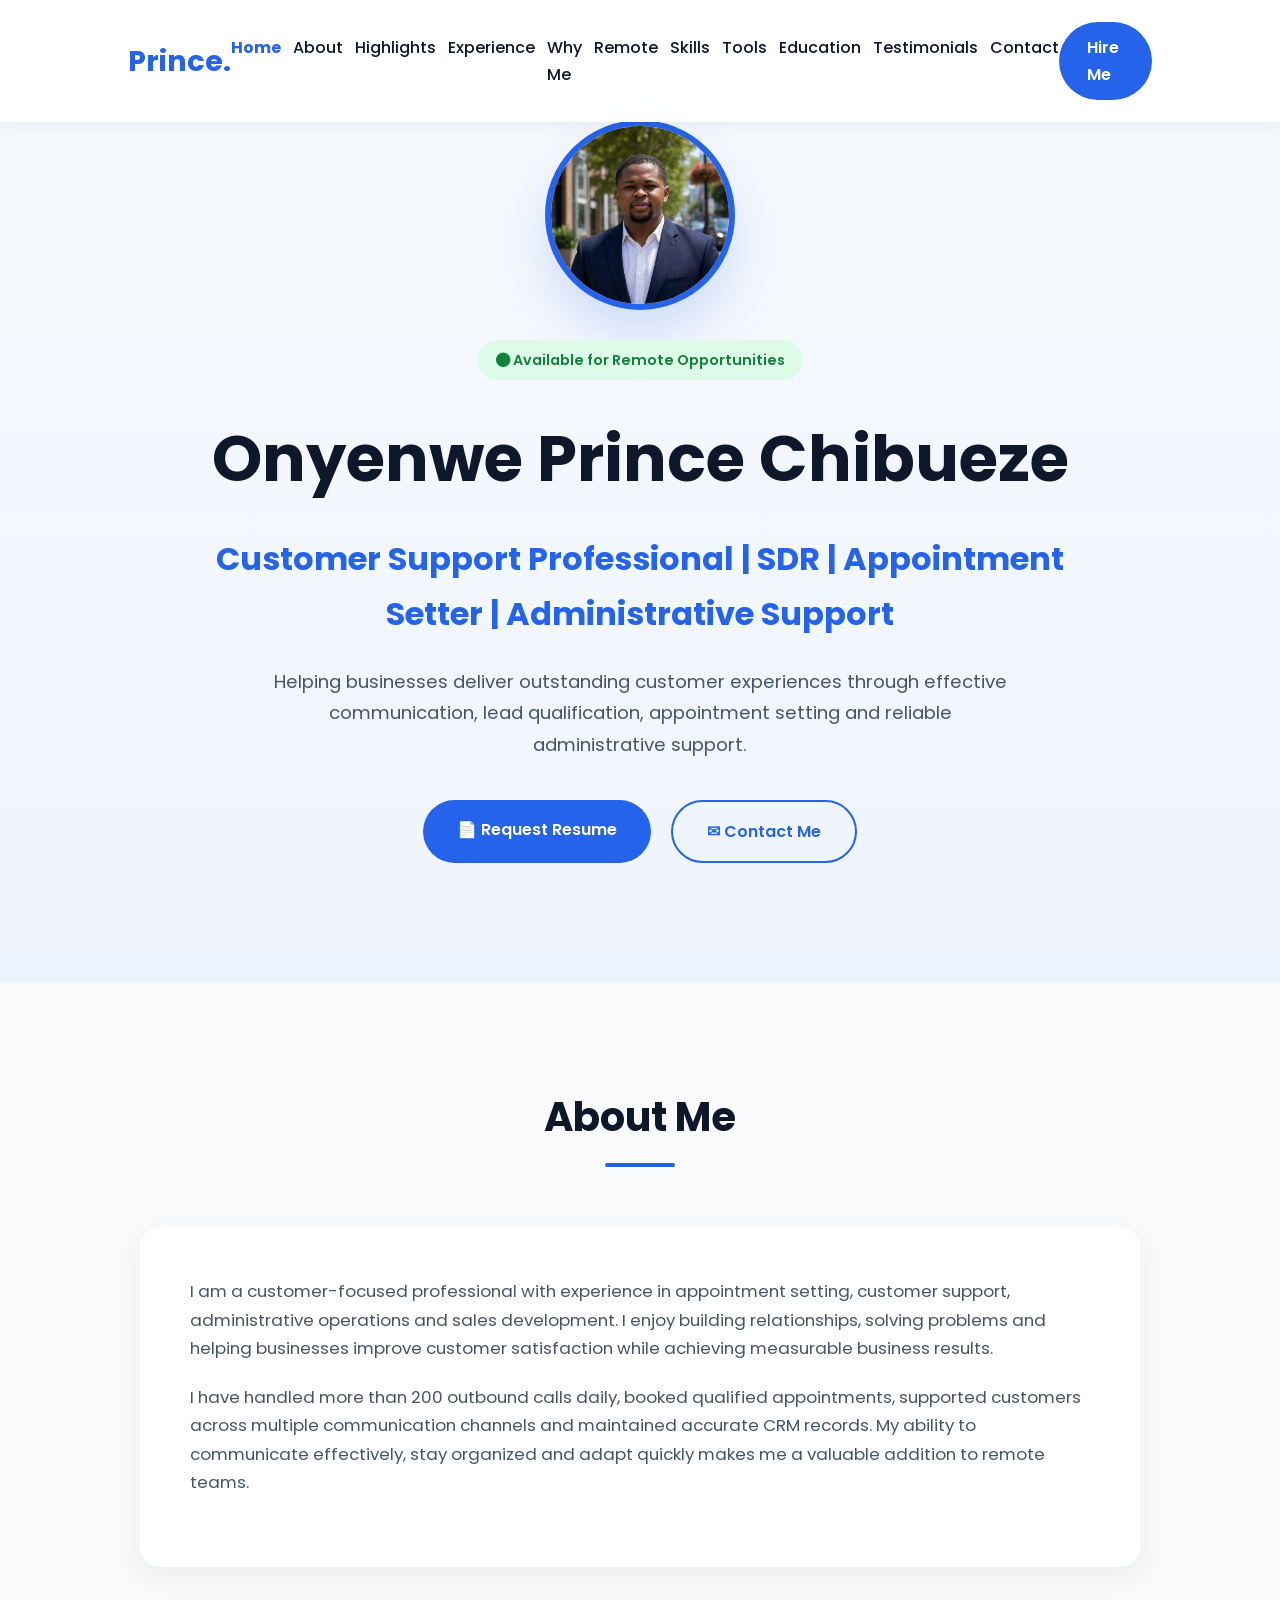
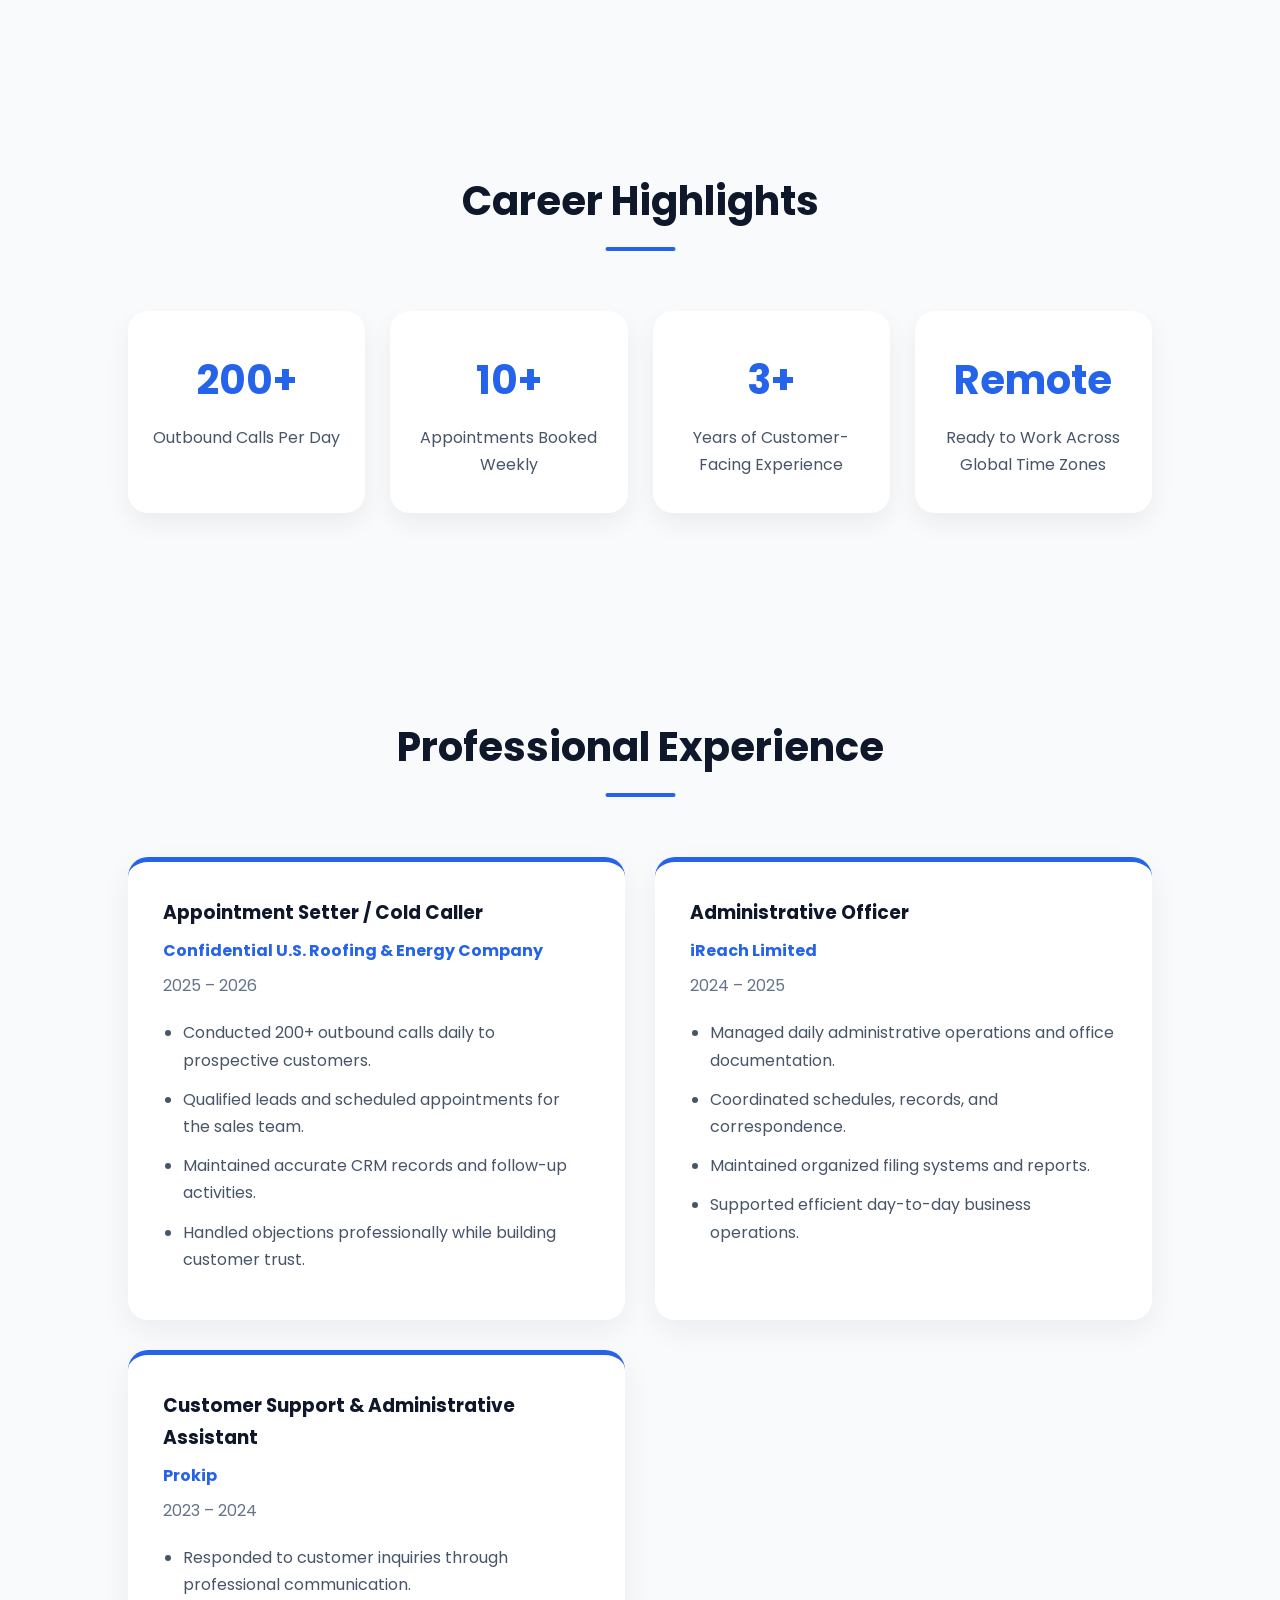
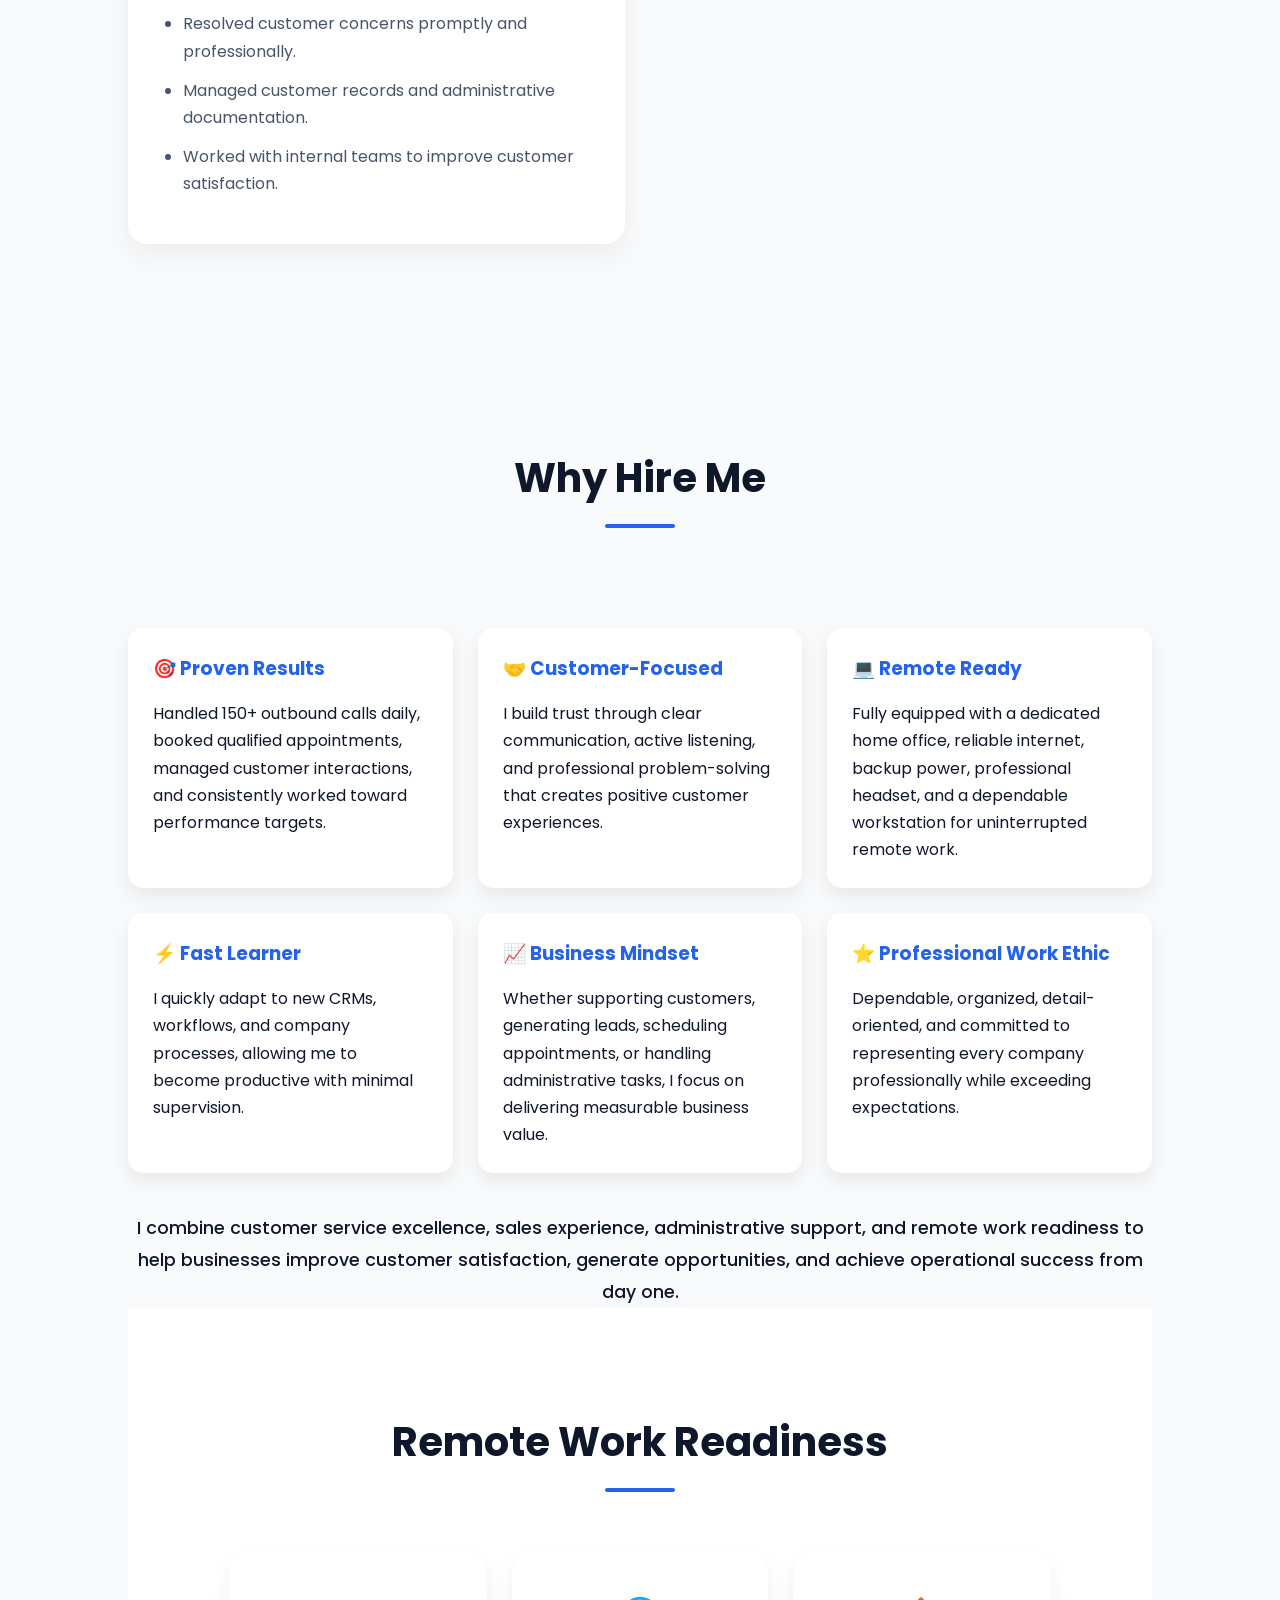
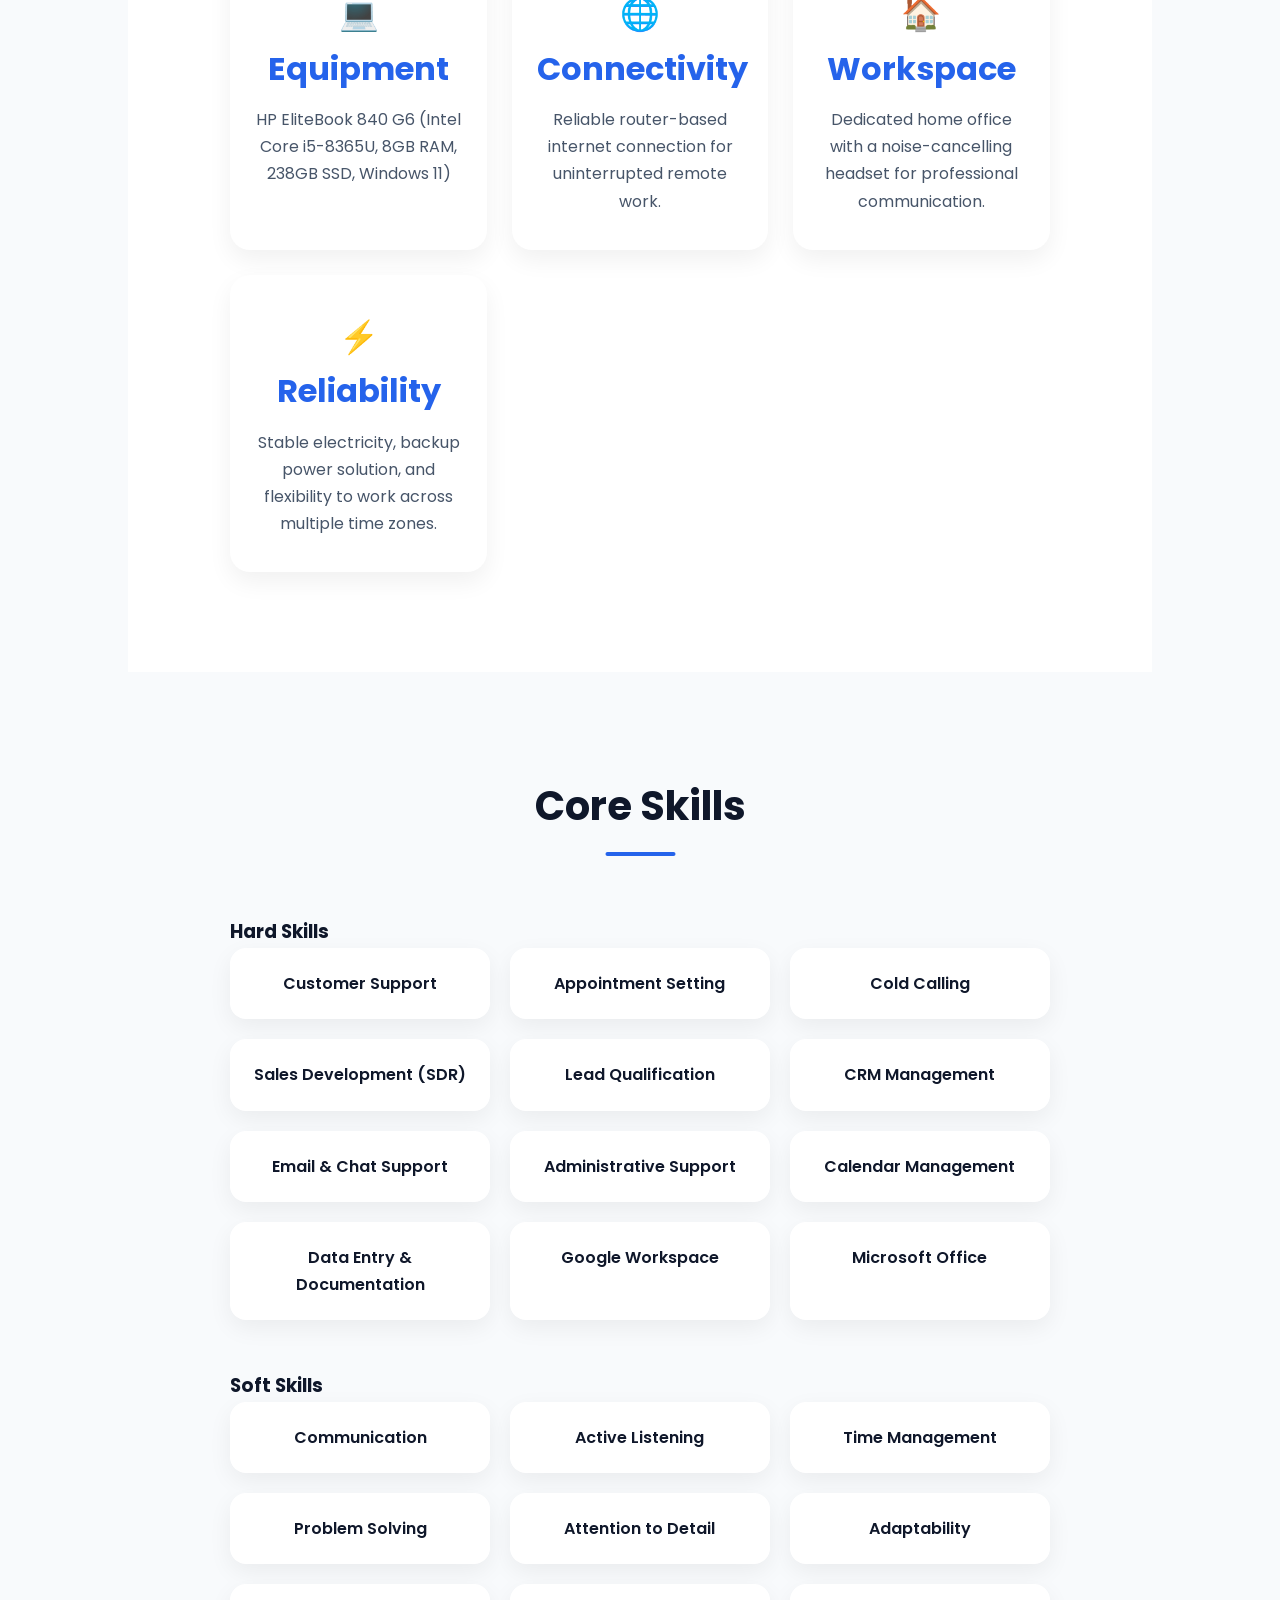
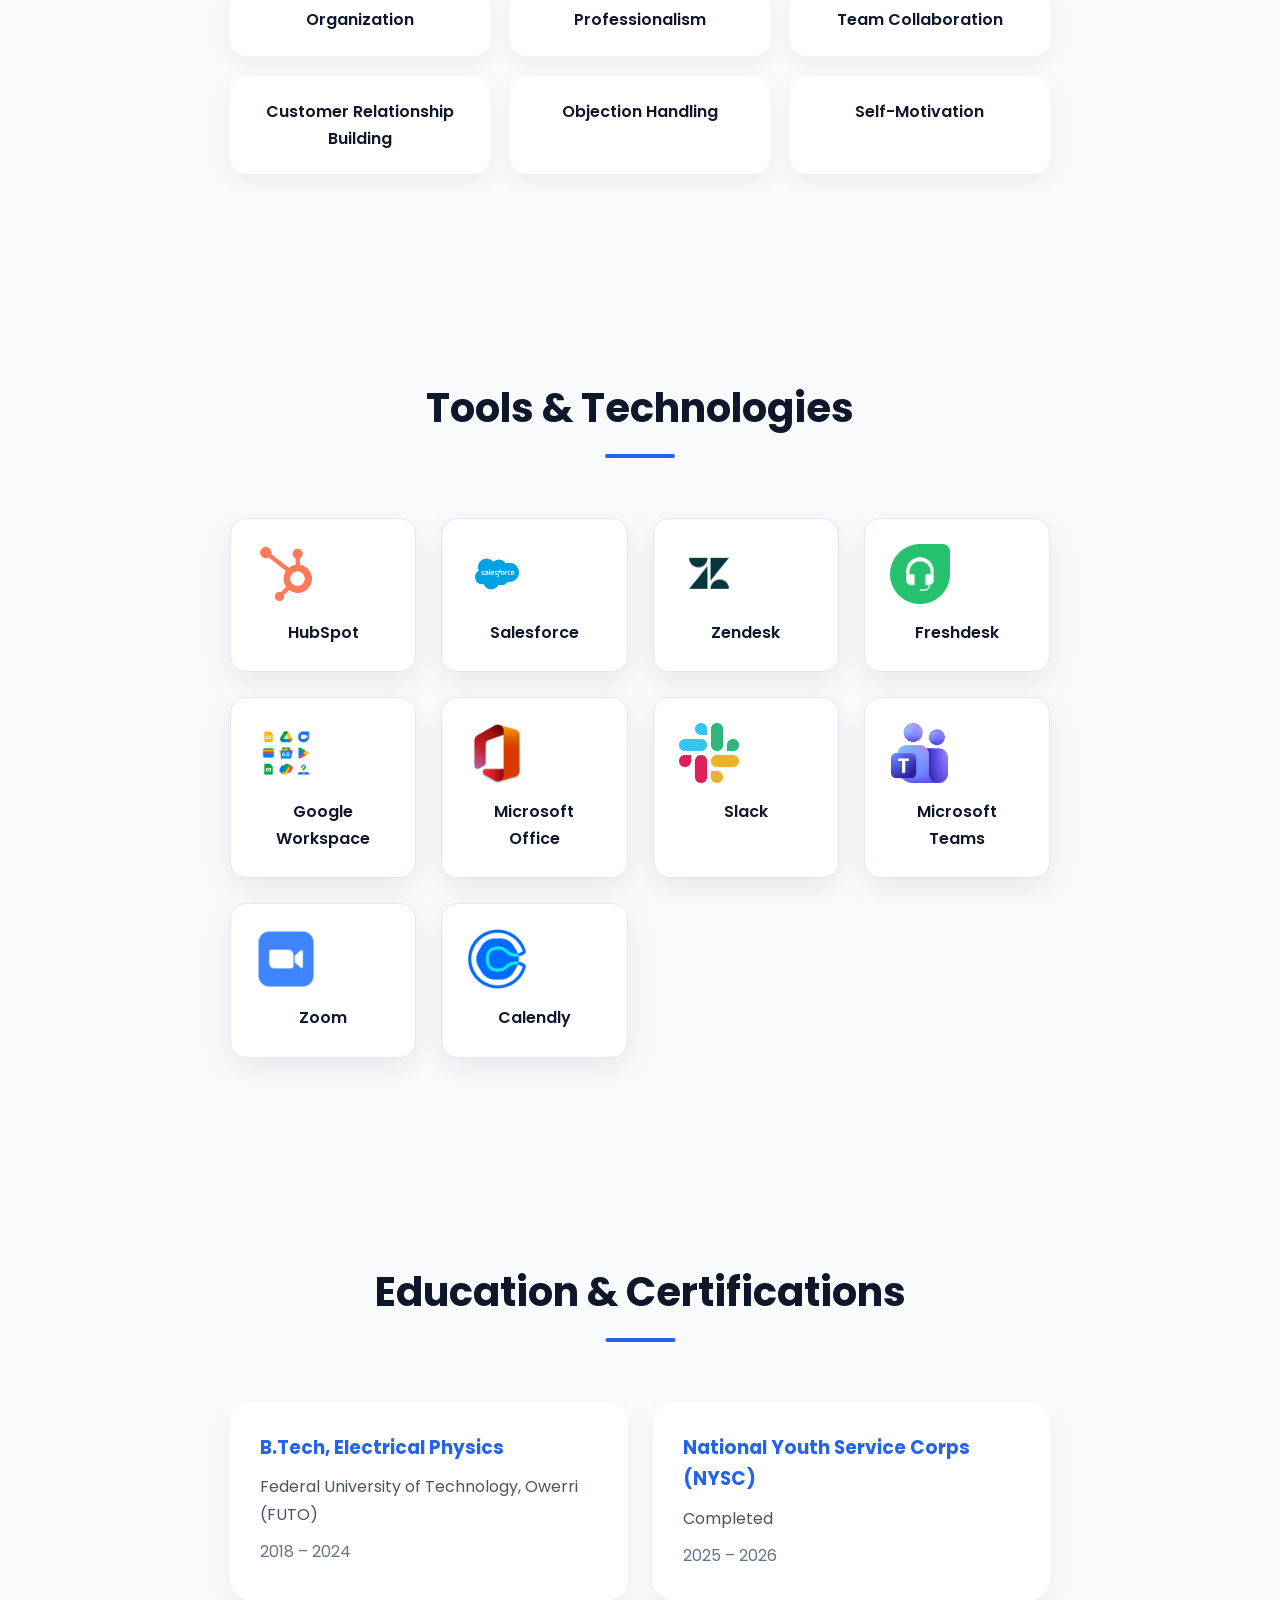
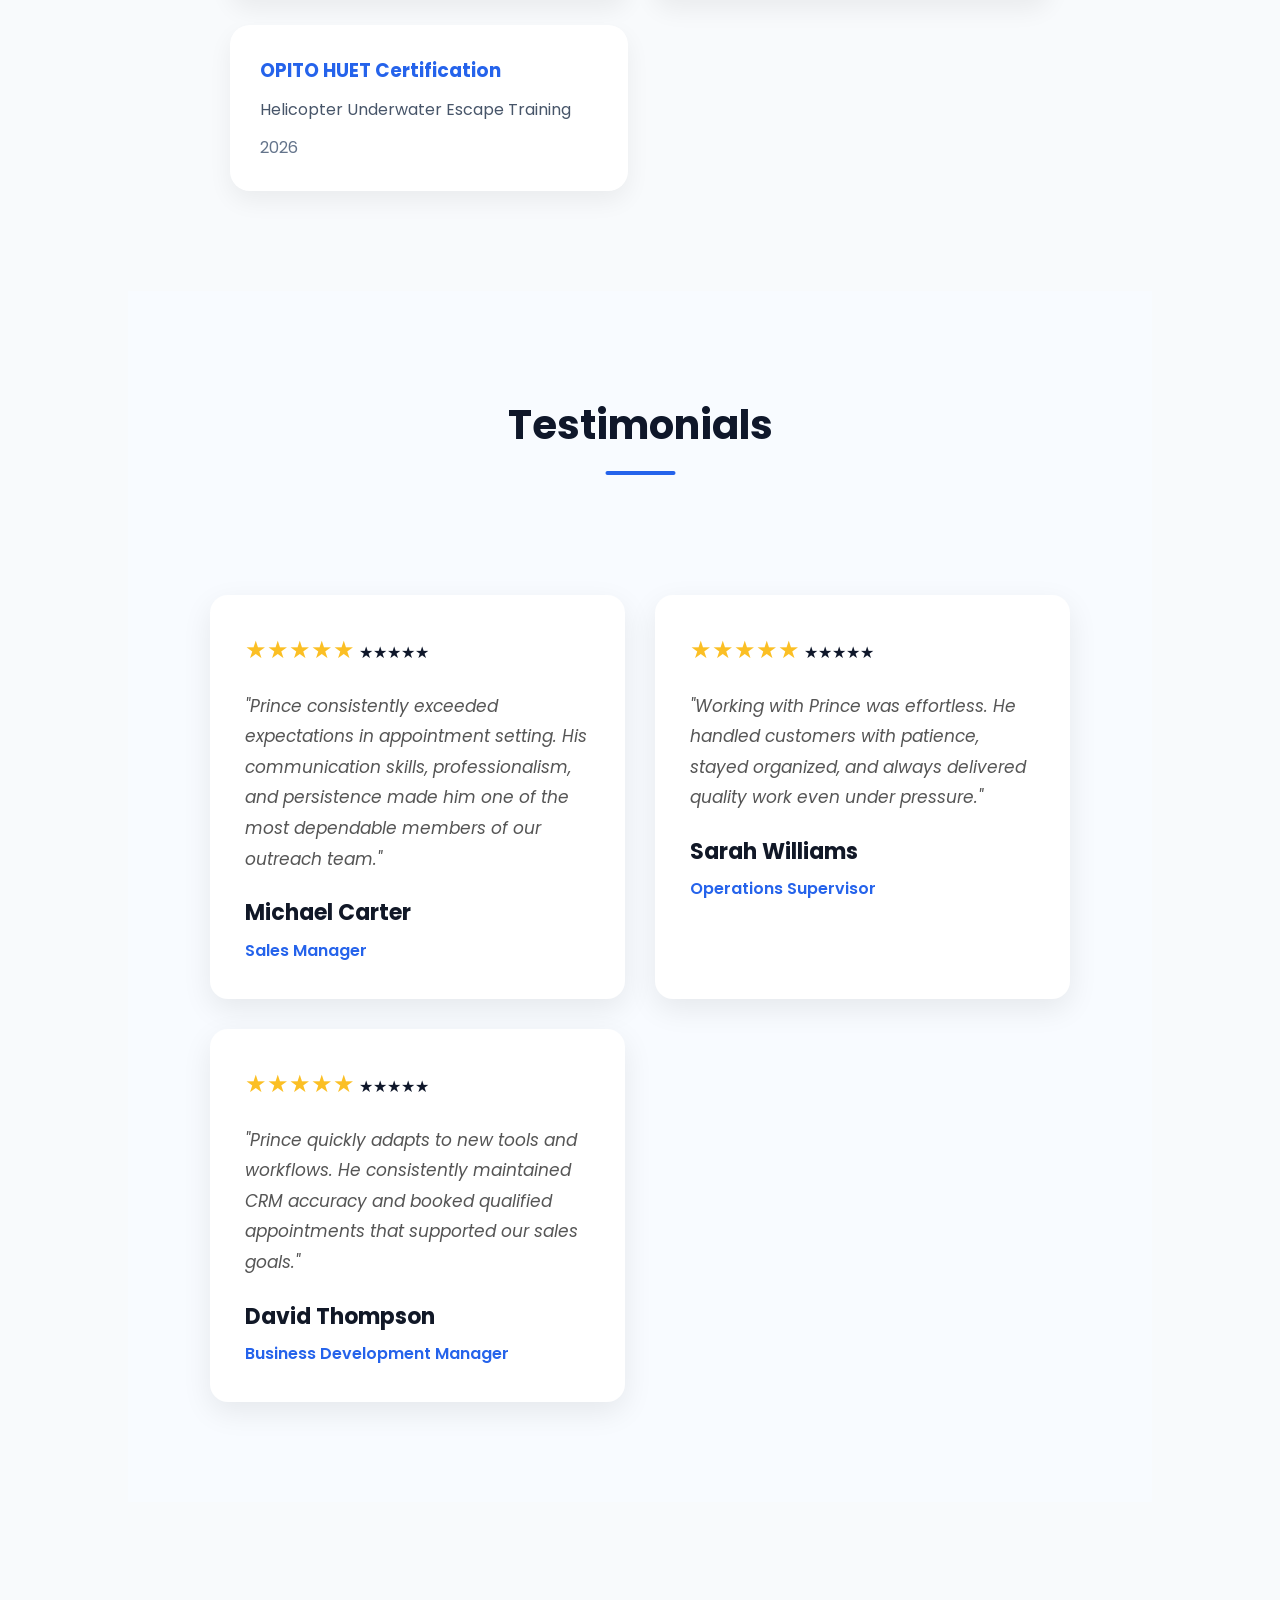
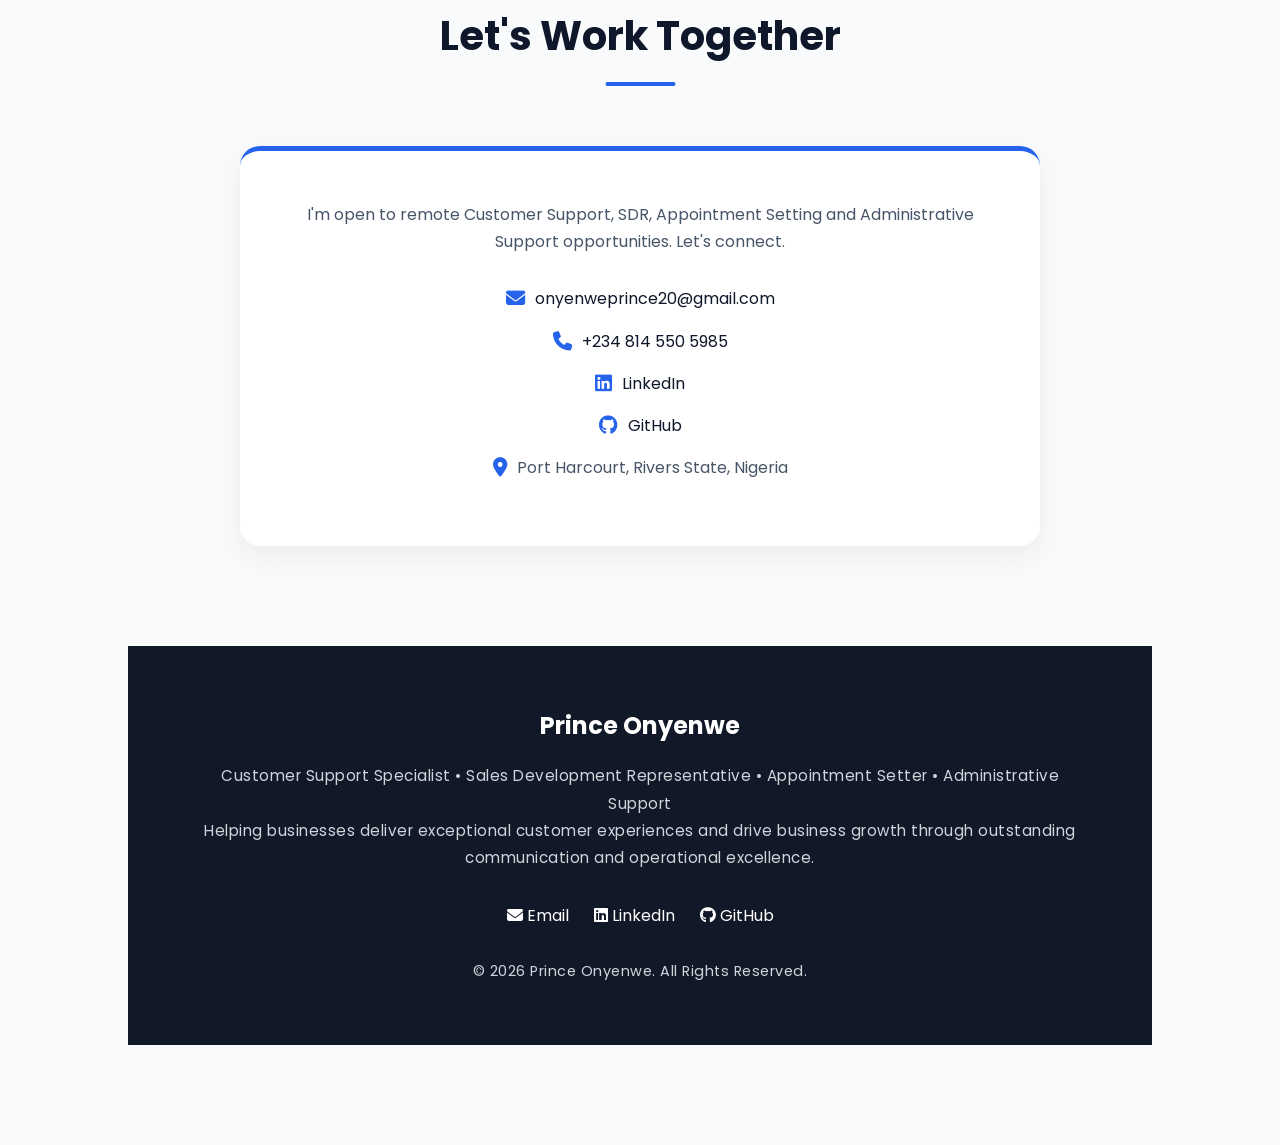
==== index.html @ 96123bb2 "Initial portfolio website" ====
<!DOCTYPE html>
<html lang="en">
<head>
    <meta charset="UTF-8">
    <meta name="viewport" content="width=device-width, initial-scale=1.0">
   <title>Prince Onyenwe | Customer Support • SDR • Appointment Setter</title>

    <meta name="description" content="Professional portfolio of Prince Onyenwe - Customer Support Specialist, Sales Development Representative, Appointment Setter, and Administrative Support professional available for remote opportunities.">

    <link rel="preconnect" href="https://fonts.googleapis.com">
    <link rel="preconnect" href="https://fonts.gstatic.com" crossorigin>

    <link href="https://fonts.googleapis.com/css2?family=Poppins:wght@300;400;500;600;700;800&display=swap" rel="stylesheet">

    <link rel="stylesheet" href="https://cdnjs.cloudflare.com/ajax/libs/font-awesome/6.7.2/css/all.min.css">

    <link rel="stylesheet" href="assets/css/style.css">
    <link href="https://unpkg.com/aos@2.3.4/dist/aos.css" rel="stylesheet">
</head>

<body>

<header>

<nav class="navbar">

<div class="logo">
Prince.
</div>

<ul class="nav-links">

<li><a href="#home">Home</a></li>
<li><a href="#about">About</a></li>
<li><a href="#career-highlights">Highlights</a></li>
<li><a href="#experience">Experience</a></li>
<li><a href="#why-hire-me">Why Me</a></li>
<li><a href="#remote-readiness">Remote</a></li>
<li><a href="#skills">Skills</a></li>
<li><a href="#tools">Tools</a></li>
<li><a href="#education">Education</a></li>
<li><a href="#testimonials">Testimonials</a></li>
<li><a href="#contact">Contact</a></li>

</ul>

<a href="#contact" class="hire-btn">
Hire Me
</a>

</nav>

<section class="hero" id="home">

<div class="hero-content">

<img src="assets/images/profile.jpg"
alt="Onyenwe Prince Chibueze"
class="profile-image">

<div class="availability">

<i class="fa-solid fa-circle"></i>

Available for Remote Opportunities

</div>

<h1>

Onyenwe Prince Chibueze

</h1>

<h2>

Customer Support Professional | SDR | Appointment Setter | Administrative Support

</h2>

<p>

Helping businesses deliver outstanding customer experiences through effective communication, lead qualification, appointment setting and reliable administrative support.

</p>

<div class="hero-buttons">

    <a href="#contact" class="btn-primary">
        📄 Request Resume
    </a>

    <a href="#contact" class="btn-secondary">
        ✉ Contact Me
    </a>

</div>

</section>

</header>

<section id="about" data-aos="fade-up">

<h2 class="section-title">

About Me

</h2>

<div class="about-container">

<div class="about-text">

<p>

I am a customer-focused professional with experience in appointment setting, customer support, administrative operations and sales development. I enjoy building relationships, solving problems and helping businesses improve customer satisfaction while achieving measurable business results.

</p>

<p>

I have handled more than 200 outbound calls daily, booked qualified appointments, supported customers across multiple communication channels and maintained accurate CRM records. My ability to communicate effectively, stay organized and adapt quickly makes me a valuable addition to remote teams.

</p>

</div>

</div>

</section>
<!-- Career Highlights -->

<section id="career-highlights">

    <h2 class="section-title">Career Highlights</h2>

    <div class="highlights-grid">

        <div class="highlight-card">
            <h3>200+</h3>
            <p>Outbound Calls Per Day</p>
        </div>

        <div class="highlight-card">
            <h3>10+</h3>
            <p>Appointments Booked Weekly</p>
        </div>

        <div class="highlight-card">
            <h3>3+</h3>
            <p>Years of Customer-Facing Experience</p>
        </div>

        <div class="highlight-card">
            <h3>Remote</h3>
            <p>Ready to Work Across Global Time Zones</p>
        </div>

    </div>

</section>

<!-- Experience -->

<section id="experience" data-aos="fade-up">

    <h2 class="section-title">Professional Experience</h2>

    <div class="experience-container">

        <div class="experience-card">

            <h3>Appointment Setter / Cold Caller</h3>
            <h4>Confidential U.S. Roofing & Energy Company</h4>
            <span>2025 – 2026</span>

            <ul>
                <li>Conducted 200+ outbound calls daily to prospective customers.</li>
                <li>Qualified leads and scheduled appointments for the sales team.</li>
                <li>Maintained accurate CRM records and follow-up activities.</li>
                <li>Handled objections professionally while building customer trust.</li>
            </ul>

        </div>

        <div class="experience-card">

            <h3>Administrative Officer</h3>
            <h4>iReach Limited</h4>
            <span>2024 – 2025</span>

            <ul>
                <li>Managed daily administrative operations and office documentation.</li>
                <li>Coordinated schedules, records, and correspondence.</li>
                <li>Maintained organized filing systems and reports.</li>
                <li>Supported efficient day-to-day business operations.</li>
            </ul>

        </div>

        <div class="experience-card">

            <h3>Customer Support & Administrative Assistant</h3>
            <h4>Prokip</h4>
            <span>2023 – 2024</span>

            <ul>
                <li>Responded to customer inquiries through professional communication.</li>
                <li>Resolved customer concerns promptly and professionally.</li>
                <li>Managed customer records and administrative documentation.</li>
                <li>Worked with internal teams to improve customer satisfaction.</li>
            </ul>

        </div>

    </div>

   
</section>
<section id="why-hire-me">

    <h2 class="section-title">Why Hire Me</h2>

<div class="why-grid">

<div class="why-card">
<h3>🎯 Proven Results</h3>
<p>Handled 150+ outbound calls daily, booked qualified appointments, managed customer interactions, and consistently worked toward performance targets.</p>
</div>

<div class="why-card">
<h3>🤝 Customer-Focused</h3>
<p>I build trust through clear communication, active listening, and professional problem-solving that creates positive customer experiences.</p>
</div>

<div class="why-card">
<h3>💻 Remote Ready</h3>
<p>Fully equipped with a dedicated home office, reliable internet, backup power, professional headset, and a dependable workstation for uninterrupted remote work.</p>
</div>

<div class="why-card">
<h3>⚡ Fast Learner</h3>
<p>I quickly adapt to new CRMs, workflows, and company processes, allowing me to become productive with minimal supervision.</p>
</div>

<div class="why-card">
<h3>📈 Business Mindset</h3>
<p>Whether supporting customers, generating leads, scheduling appointments, or handling administrative tasks, I focus on delivering measurable business value.</p>
</div>

<div class="why-card">
<h3>⭐ Professional Work Ethic</h3>
<p>Dependable, organized, detail-oriented, and committed to representing every company professionally while exceeding expectations.</p>
</div>

</div>

<p class="why-summary">
I combine customer service excellence, sales experience, administrative support, and remote work readiness to help businesses improve customer satisfaction, generate opportunities, and achieve operational success from day one.
</p>

<section id="remote-readiness" data-aos="fade-up">

    <h2 class="section-title">Remote Work Readiness</h2>

    <div class="highlights-grid">

        <div class="highlight-card">
            <h3>💻 Equipment</h3>
            <p>HP EliteBook 840 G6 (Intel Core i5-8365U, 8GB RAM, 238GB SSD, Windows 11)</p>
        </div>

        <div class="highlight-card">
            <h3>🌐 Connectivity</h3>
            <p>Reliable router-based internet connection for uninterrupted remote work.</p>
        </div>

        <div class="highlight-card">
            <h3>🏠 Workspace</h3>
            <p>Dedicated home office with a noise-cancelling headset for professional communication.</p>
        </div>

        <div class="highlight-card">
            <h3>⚡ Reliability</h3>
            <p>Stable electricity, backup power solution, and flexibility to work across multiple time zones.</p>
        </div>

    </div>

</section>
<!-- Skills -->

<section id="skills" data-aos="fade-up">

    <h2 class="section-title">Core Skills</h2>

<h3>Hard Skills</h3>

    <div class="skills-grid">

<div class="skill-card">Customer Support</div>
<div class="skill-card">Appointment Setting</div>
<div class="skill-card">Cold Calling</div>
<div class="skill-card">Sales Development (SDR)</div>
<div class="skill-card">Lead Qualification</div>
<div class="skill-card">CRM Management</div>
<div class="skill-card">Email & Chat Support</div>
<div class="skill-card">Administrative Support</div>
<div class="skill-card">Calendar Management</div>
<div class="skill-card">Data Entry & Documentation</div>
<div class="skill-card">Google Workspace</div>
<div class="skill-card">Microsoft Office</div>

</div>

<h3 style="margin-top:50px;">Soft Skills</h3>

<div class="skills-grid">

<div class="skill-card">Communication</div>
<div class="skill-card">Active Listening</div>
<div class="skill-card">Time Management</div>
<div class="skill-card">Problem Solving</div>
<div class="skill-card">Attention to Detail</div>
<div class="skill-card">Adaptability</div>
<div class="skill-card">Organization</div>
<div class="skill-card">Professionalism</div>
<div class="skill-card">Team Collaboration</div>
<div class="skill-card">Customer Relationship Building</div>
<div class="skill-card">Objection Handling</div>
<div class="skill-card">Self-Motivation</div>

</div>

</section>

<!-- Tools -->

<section id="tools" data-aos="fade-up">

    <h2 class="section-title">Tools & Technologies</h2>

    <div class="tools-grid">

    <div class="tool-card">
        <img src="assets/images/hubspot.png" alt="HubSpot">
        <p>HubSpot</p>
    </div>

    <div class="tool-card">
        <img src="assets/images/salesforce.png" alt="Salesforce">
        <p>Salesforce</p>
    </div>

    <div class="tool-card">
        <img src="assets/images/zendesk.png" alt="Zendesk">
        <p>Zendesk</p>
    </div>

    <div class="tool-card">
        <img src="assets/images/freshdesk.png" alt="Freshdesk">
        <p>Freshdesk</p>
    </div>

    <div class="tool-card">
        <img src="assets/images/google-workspace.png" alt="Google Workspace">
        <p>Google Workspace</p>
    </div>

    <div class="tool-card">
        <img src="assets/images/microsoft-office.png" alt="Microsoft Office">
        <p>Microsoft Office</p>
    </div>

    <div class="tool-card">
        <img src="assets/images/slack.png" alt="Slack">
        <p>Slack</p>
    </div>

    <div class="tool-card">
        <img src="assets/images/teams.png" alt="Microsoft Teams">
        <p>Microsoft Teams</p>
    </div>

    <div class="tool-card">
        <img src="assets/images/zoom.png" alt="Zoom">
        <p>Zoom</p>
    </div>

    <div class="tool-card">
        <img src="assets/images/calendly.png" alt="Calendly">
        <p>Calendly</p>
    </div>

</div>

</section>

<!-- Education -->

<section id="education" data-aos="fade-up">

    <h2 class="section-title">Education & Certifications</h2>

    <div class="education-container">

        <div class="education-card">
            <h3>B.Tech, Electrical Physics</h3>
            <p>Federal University of Technology, Owerri (FUTO)</p>
            <span>2018 – 2024</span>
        </div>

        <div class="education-card">
            <h3>National Youth Service Corps (NYSC)</h3>
            <p>Completed</p>
            <span>2025 – 2026</span>
        </div>

        <div class="education-card">
            <h3>OPITO HUET Certification</h3>
            <p>Helicopter Underwater Escape Training</p>
            <span>2026</span>
        </div>

    </div>

</section>
 <section id="testimonials" class="testimonials" data-aos="fade-up">

<h2 class="section-title">
Testimonials
</h2>

<div class="testimonial-grid">

<div class="testimonial-card">

★★★★★

<p>
"Prince consistently exceeded expectations in appointment setting. His communication skills, professionalism, and persistence made him one of the most dependable members of our outreach team."
</p>

<h4>
Michael Carter
</h4>

<span>
Sales Manager
</span>

</div>

<div class="testimonial-card">

★★★★★

<p>
"Working with Prince was effortless. He handled customers with patience, stayed organized, and always delivered quality work even under pressure."
</p>

<h4>
Sarah Williams
</h4>

<span>
Operations Supervisor
</span>

</div>

<div class="testimonial-card">

★★★★★

<p>
"Prince quickly adapts to new tools and workflows. He consistently maintained CRM accuracy and booked qualified appointments that supported our sales goals."
</p>

<h4>
David Thompson
</h4>

<span>
Business Development Manager
</span>

</div>

</div>

</section>

<!-- Contact -->

<section id="contact" data-aos="fade-up">

    <h2 class="section-title">Let's Work Together</h2>

    <div class="contact-container">

        <p>
            I'm open to remote Customer Support, SDR, Appointment Setting and Administrative Support opportunities. Let's connect.
        </p>

        <div class="contact-details">

           <p>
    <i class="fa-solid fa-envelope"></i>
    <a href="mailto:onyenweprince20@gmail.com">onyenweprince20@gmail.com</a>
</p>

<p>
    <i class="fa-solid fa-phone"></i>
    <a href="tel:+2348145505985">+234 814 550 5985</a>
</p>

<p>
    <i class="fa-brands fa-linkedin"></i>
    <a href="https://www.linkedin.com/in/prince-onyenwe-b773142a1" target="_blank">
        LinkedIn
    </a>
</p>

<p>
    <i class="fa-brands fa-github"></i>
    <a href="https://github.com/OnyenwePrince" target="_blank">
        GitHub
    </a>
</p>

<p>
    <i class="fa-solid fa-location-dot"></i>
    Port Harcourt, Rivers State, Nigeria
</p>
        </div>

    </div>

</section>

<footer>

    <div class="footer-content">

<h2>Prince Onyenwe</h2>

<p>
Customer Support Specialist • Sales Development Representative • Appointment Setter • Administrative Support
</p>

<p>
Helping businesses deliver exceptional customer experiences and drive business growth through outstanding communication and operational excellence.
</p>

<div class="footer-links">

<a href="mailto:onyenweprince20@gmail.com">
<i class="fa-solid fa-envelope"></i> Email
</a>

<a href="https://www.linkedin.com/in/prince-onyenwe-b773142a1" target="_blank">
<i class="fa-brands fa-linkedin"></i> LinkedIn
</a>

<a href="https://github.com/OnyenwePrince" target="_blank">
<i class="fa-brands fa-github"></i> GitHub
</a>

</div>

<p class="copyright">
© 2026 Prince Onyenwe. All Rights Reserved.
</p>

</div>

</footer>
<button id="topBtn" title="Back to Top">
    <i class="fa-solid fa-arrow-up"></i>
</button>

<script src="assets/js/script.js"></script>


<script src="https://unpkg.com/aos@2.3.4/dist/aos.js"></script>

<script>
AOS.init({
    duration: 800,
    once: true
});
</script>

</body>
</html>
---- assets/css/style.css ----
/* ===========================
   RESET
=========================== */

*{
    margin:0;
    padding:0;
    box-sizing:border-box;
    scroll-behavior:smooth;
}

:root{

    --primary:#2563eb;
    --secondary:#1d4ed8;
    --dark:#0f172a;
    --text:#475569;
    --light:#f8fafc;
    --white:#ffffff;
    --border:#e2e8f0;

}

body{

    font-family:'Poppins',sans-serif;
    background:var(--light);
    color:var(--dark);
    overflow-x:hidden;
    line-height:1.7;

}

img{

    max-width:100%;
    display:block;

}

a{

    text-decoration:none;

}

section{

    padding:100px 10%;

}

.section-title{

    font-size:2.5rem;
    text-align:center;
    margin-bottom:60px;
    color:var(--dark);

}

/* ===========================
   NAVBAR
=========================== */

.navbar{

    position:fixed;
    top:0;
    left:0;
    width:100%;
    background:rgba(255,255,255,.92);
    backdrop-filter:blur(12px);
    display:flex;
    justify-content:space-between;
    align-items:center;
    padding:22px 10%;
    z-index:1000;
    box-shadow:0 5px 20px rgba(0,0,0,.05);

}

.logo{

    font-size:1.8rem;
    font-weight:700;
    color:var(--primary);

}

.nav-links{

    display:flex;
    gap:12px;
    list-style:none;

}

.nav-links a{

    color:var(--dark);
    font-weight:500;
    transition:.3s;

}

.nav-links a:hover{

    color:var(--primary);

}

.hire-btn{

    background:var(--primary);
    color:#fff;
    padding:12px 28px;
    border-radius:40px;
    transition:.3s;
    font-weight:600;

}

.btn:hover{
    transform:translateY(-4px);
    box-shadow:0 15px 35px rgba(37,99,235,.25);
}
/* ===========================
   HERO
=========================== */

.hero{

    min-height:100vh;
    display:flex;
    justify-content:center;
    align-items:center;
    text-align:center;
    padding:120px 10%;
    background:linear-gradient(180deg,#f8fafc,#eef4ff);

}

.hero-content{

    max-width:900px;

}

.profile-image{

    width:190px;
    height:190px;
    border-radius:50%;
    object-fit:cover;
    margin:0 auto 30px;
    border:6px solid var(--primary);
    box-shadow:0 25px 50px rgba(37,99,235,.18);

}

.availability{

    display:inline-block;
    background:#dcfce7;
    color:#15803d;
    padding:8px 18px;
    border-radius:999px;
    font-size:.9rem;
    font-weight:600;
    margin-bottom:25px;

}

.hero h1{

    font-size:4rem;
    margin-bottom:18px;
    font-weight:700;

}

.hero h2{

    color:var(--primary);
    margin-bottom:25px;
    font-size:2rem;

}

.hero p{

    font-size:1.15rem;
    color:var(--text);
    max-width:760px;
    margin:0 auto 40px;

}

.hero-buttons{

    display:flex;
    justify-content:center;
    gap:20px;
    flex-wrap:wrap;

}

.btn-primary,
.btn-secondary{

    padding:16px 34px;
    border-radius:40px;
    font-weight:600;
    transition:.3s;

}

.btn-primary{

    background:var(--primary);
    color:#fff;

}

.btn-primary:hover{

    background:var(--secondary);

}

.btn-secondary{

    border:2px solid var(--primary);
    color:var(--primary);

}

.btn-secondary:hover{

    background:var(--primary);
    color:#fff;

}/* ===========================
   ABOUT
=========================== */

.about-container{
    max-width:1000px;
    margin:auto;
}

.about-text{
    background:#fff;
    padding:50px;
    border-radius:20px;
    box-shadow:0 10px 30px rgba(0,0,0,.06);
}

.about-text p{
    margin-bottom:20px;
    color:var(--text);
    font-size:1.05rem;
}

/* ===========================
   HIGHLIGHTS
=========================== */

.highlights-grid{
    display:grid;
    grid-template-columns:repeat(auto-fit,minmax(220px,1fr));
    gap:25px;
}

.highlight-card{
    background:#fff;
    border-radius:20px;
    padding:35px 25px;
    text-align:center;
    box-shadow:0 10px 25px rgba(0,0,0,.06);
    transition:.35s;
}

.highlight-card:hover{
    transform:translateY(-10px) scale(1.03);
    box-shadow:0 20px 45px rgba(37,99,235,.18);
}

.highlight-card h3{
    color:var(--primary);
    font-size:2.5rem;
    margin-bottom:10px;
}

.highlight-card p{
    color:var(--text);
}

/* ===========================
   EXPERIENCE
=========================== */

.experience-container{
    display:grid;
    grid-template-columns:repeat(auto-fit,minmax(340px,1fr));
    gap:30px;
}

.experience-card{
    background:#fff;
    padding:35px;
    border-radius:20px;
    border-top:5px solid var(--primary);
    box-shadow:0 10px 30px rgba(0,0,0,.06);
    transition:.35s;
}

.experience-card:hover{
    transform:translateY(-10px);
    box-shadow:0 20px 45px rgba(37,99,235,.18);
}

.experience-card h3{
    margin-bottom:8px;
}

.experience-card h4{
    color:var(--primary);
    margin-bottom:8px;
}

.experience-card span{
    display:block;
    margin-bottom:20px;
    color:#64748b;
}

.experience-card ul{
    padding-left:20px;
}

.experience-card li{
    margin-bottom:12px;
    color:var(--text);
}/* ===========================
   SKILLS
=========================== */

.skills-grid{
    display:grid;
    grid-template-columns:repeat(auto-fit,minmax(220px,1fr));
    gap:20px;
}

.skill-card{
    background:#fff;
    padding:22px;
    text-align:center;
    border-radius:16px;
    font-weight:600;
    box-shadow:0 8px 25px rgba(0,0,0,.06);
    transition:.3s;
}

.skill-card:hover{
    background:var(--primary);
    color:#fff;
    transform:translateY(-8px) scale(1.03);
}

/* ===========================
   TOOLS
=========================== */

.tools-grid{
    display:grid;
    grid-template-columns:repeat(auto-fit,minmax(180px,1fr));
    gap:20px;
}

.tool-card{
    background:#fff;
    padding:22px;
    text-align:center;
    border-radius:16px;
    border:1px solid var(--border);
    font-weight:600;
    transition:.3s;
}

.tool-card:hover{
    background:var(--primary);
    color:#fff;
    border-color:var(--primary);
    transform:translateY(-6px);
}

/* ===========================
   EDUCATION
=========================== */

.education-container{
    display:grid;
    grid-template-columns:repeat(auto-fit,minmax(280px,1fr));
    gap:25px;
}

.education-card{
    background:#fff;
    padding:30px;
    border-radius:20px;
    box-shadow:0 10px 25px rgba(0,0,0,.06);
    transition:.3s;
}

.education-card:hover{
    transform:translateY(-8px);
}

.education-card h3{
    color:var(--primary);
    margin-bottom:10px;
}

.education-card p{
    color:var(--text);
    margin-bottom:10px;
}

.education-card span{
    color:#64748b;
}/* ===========================
   CONTACT
=========================== */

.contact-container{
    max-width:800px;
    margin:auto;
    background:#fff;
    padding:50px;
    border-radius:20px;
    box-shadow:0 10px 30px rgba(0,0,0,.06);
    text-align:center;
}

.contact-container p{
    color:var(--text);
    margin-bottom:15px;
}

.contact-details{
    margin-top:30px;
}

.contact-details p{
    margin-bottom:15px;
}

/* ===========================
   FOOTER
=========================== */

footer{
    background:var(--dark);
    color:#fff;
    text-align:center;
    padding:35px 20px;
}

/* ===========================
   RESPONSIVE
=========================== */

@media(max-width:992px){

    .navbar{
        padding:20px 6%;
    }

    section{
        padding:80px 6%;
    }

    .hero h1{
        font-size:3rem;
    }

    .hero h2{
        font-size:1.5rem;
    }

}

@media(max-width:768px){

    .navbar{
        flex-direction:column;
        gap:20px;
    }

    .nav-links{
        flex-wrap:wrap;
        justify-content:center;
        gap:20px;
    }

    .hero{
        padding-top:260px;
    }

    .hero h1{
        font-size:2.4rem;
    }

    .hero h2{
        font-size:1.3rem;
    }

    .hero-buttons{
        flex-direction:column;
        align-items:center;
    }

   .btn-primary,
.btn-secondary{
    width:260px;
    text-align:center;
    display:flex;
    justify-content:center;
    align-items:center;
    gap:8px;
}

    .about-text{
        padding:30px;
    }

}

@media(max-width:480px){

    .profile-image{

    width:170px;
    height:170px;
    }

    .section-title{
        font-size:2rem;
    }

    .hero h1{
        font-size:2rem;
    }

}#why-hire{
    background:#f1f5f9;
}/* WHY HIRE ME */

#why-hire{
    background:#f1f5f9;
}

#why-hire .highlight-card{
    border-top:5px solid var(--primary);
}.contact-details p{
    display:flex;
    align-items:center;
    justify-content:center;
    gap:10px;
}

.contact-details i{
    color:var(--primary);
    font-size:1.2rem;
}

.contact-details a{
    color:var(--dark);
    text-decoration:none;
}

.contact-details a:hover{
    color:var(--primary);
}html{
    scroll-padding-top:90px;
}

.section-title{
    position:relative;
    display:inline-block;
    left:50%;
    transform:translateX(-50%);
}

.section-title::after{
    content:"";
    display:block;
    width:70px;
    height:4px;
    background:var(--primary);
    margin:12px auto 0;
    border-radius:20px;
}

.contact-container{
    border-top:5px solid var(--primary);
}

footer p{
    font-size:.95rem;
    letter-spacing:.5px;
}#remote-readiness{
    background:#ffffff;
}

#remote-readiness .highlight-card h3{
    font-size:2rem;
}
.tools-grid{
    display:grid;
    grid-template-columns:repeat(auto-fit,minmax(150px,1fr));
    gap:25px;
}

.tool-card{
    background:#fff;
    padding:25px;
    border-radius:16px;
    text-align:center;
    box-shadow:0 10px 30px rgba(0,0,0,.08);
    transition:.3s;
}

.tool-card img{
    width:60px;
    height:60px;
    object-fit:contain;
    margin-bottom:15px;
}

.tool-card p{
    font-weight:600;
    color:var(--dark);
}

.tool-card:hover{
    transform:translateY(-8px);
    box-shadow:0 20px 40px rgba(37,99,235,.18);
}
.testimonials{
padding:100px 8%;
background:#f8fbff;
}

.testimonial-grid{
display:grid;
grid-template-columns:repeat(auto-fit,minmax(320px,1fr));
gap:30px;
margin-top:60px;
}

.testimonial-card{

background:#fff;
padding:35px;

border-radius:18px;

box-shadow:0 10px 30px rgba(0,0,0,.08);

transition:.3s;
}

.testimonial-card:hover{

transform:translateY(-10px);

}

.testimonial-card p{

margin:20px 0;

line-height:1.8;

font-size:17px;

color:#555;

font-style:italic;

}

.testimonial-card h4{

font-size:22px;

margin-bottom:5px;

color:#111827;

}

.testimonial-card span{

color:#2563eb;

font-weight:600;

}

.testimonial-card:first-child::before,
.testimonial-card:nth-child(2)::before,
.testimonial-card:nth-child(3)::before{

content:"★★★★★";

font-size:24px;

color:#fbbf24;

}
.nav-links a.active{
    color: var(--primary);
    font-weight:700;
}
#topBtn{
    position:fixed;
    bottom:30px;
    right:30px;
    width:50px;
    height:50px;
    border:none;
    border-radius:50%;
    background:var(--primary);
    color:#fff;
    font-size:18px;
    cursor:pointer;
    display:none;
    z-index:1000;
    box-shadow:0 8px 20px rgba(0,0,0,.2);
    transition:.3s;
}

#topBtn:hover{
    transform:translateY(-4px);
}
footer{
    background:#111827;
    color:#fff;
    padding:60px 20px;
    text-align:center;
}

.footer-content{
    max-width:900px;
    margin:auto;
}

.footer-content h2{
    margin-bottom:15px;
}

.footer-content p{
    line-height:1.8;
    color:#d1d5db;
}

.footer-links{
    display:flex;
    justify-content:center;
    gap:25px;
    margin:30px 0;
    flex-wrap:wrap;
}

.footer-links a{
    color:#fff;
    text-decoration:none;
    transition:.3s;
}

.footer-links a:hover{
    color:var(--primary);
}

.copyright{
    margin-top:20px;
    font-size:.9rem;
}
.why-grid{
display:grid;
grid-template-columns:repeat(auto-fit,minmax(280px,1fr));
gap:25px;
margin-top:40px;
}

.why-card{
background:#fff;
padding:25px;
border-radius:15px;
box-shadow:0 8px 20px rgba(0,0,0,.08);
transition:.3s;
position: relative;
overflow: hidden;
}

.why-card:hover{
transform:translateY(-8px);
}

.why-card h3{
margin-bottom:15px;
color:var(--primary);
}

.why-summary{
margin-top:40px;
text-align:center;
font-size:1.1rem;
line-height:1.8;
font-weight:500;
}
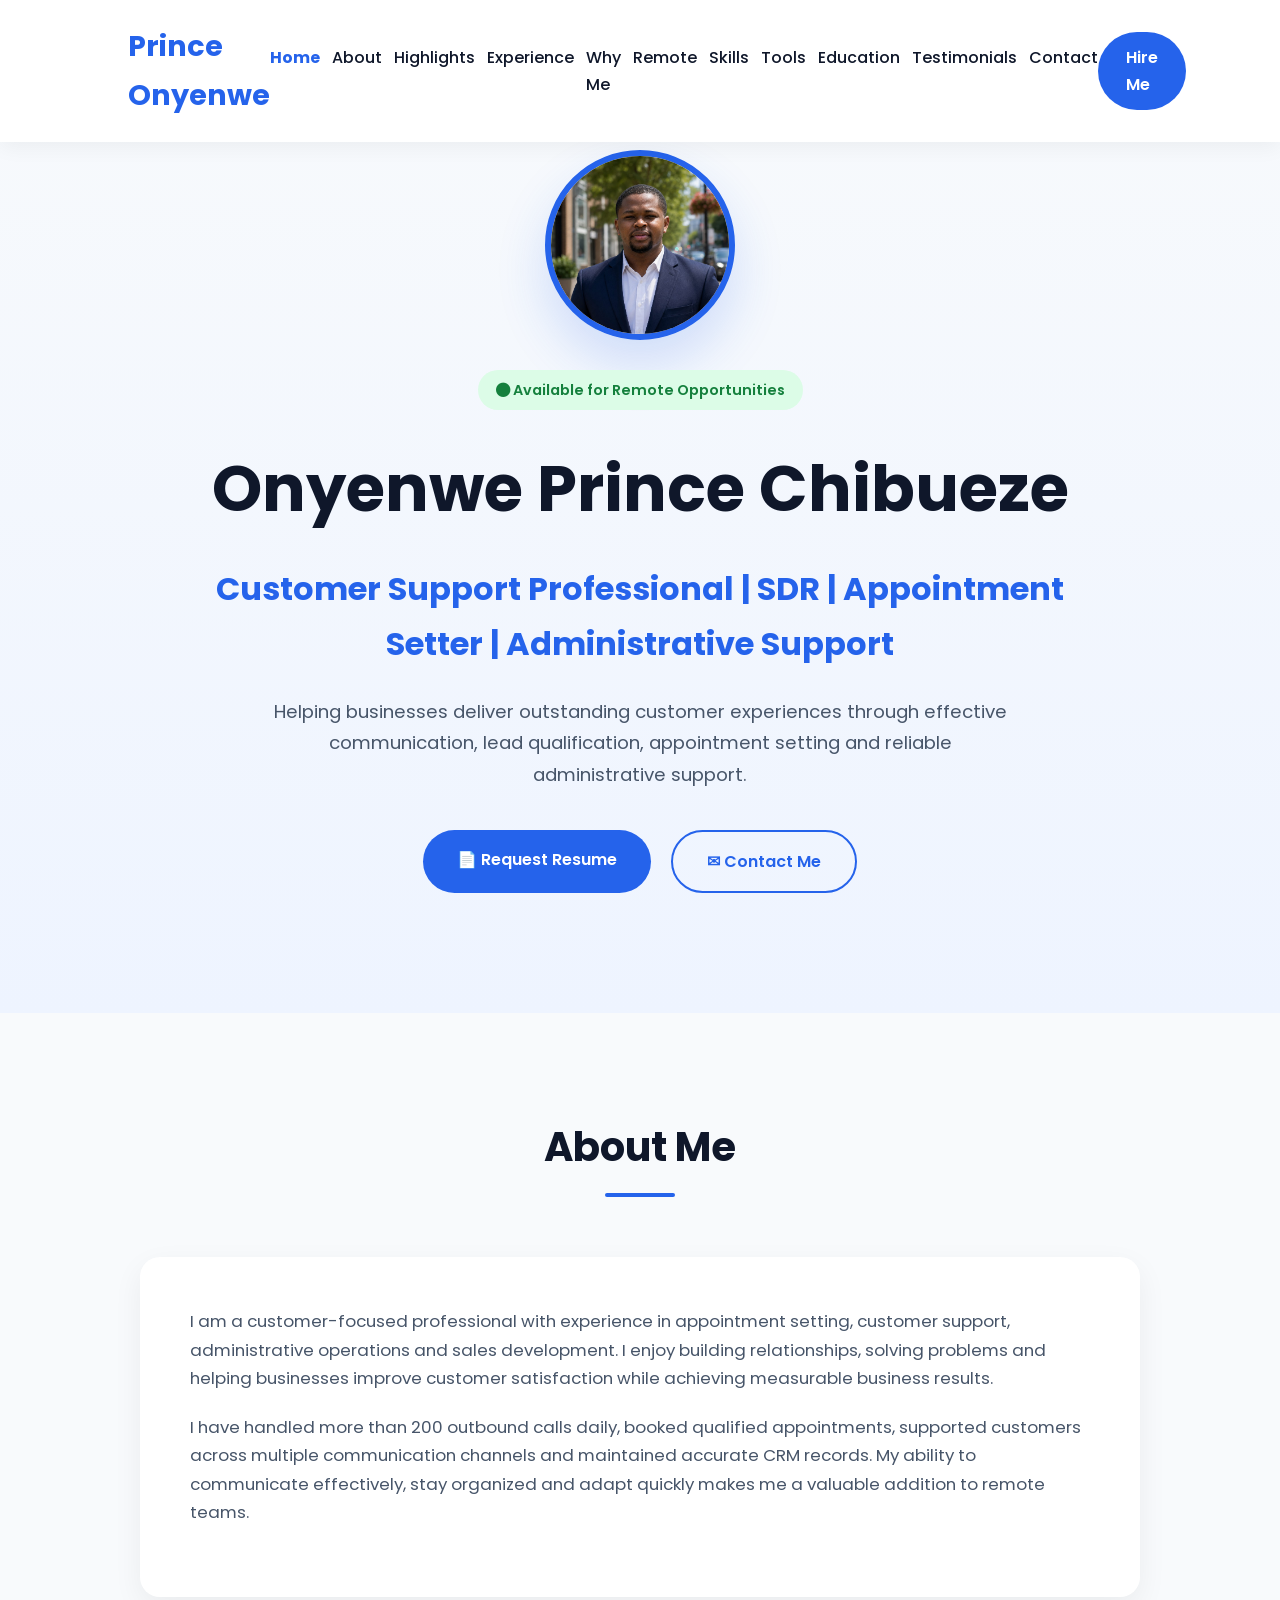
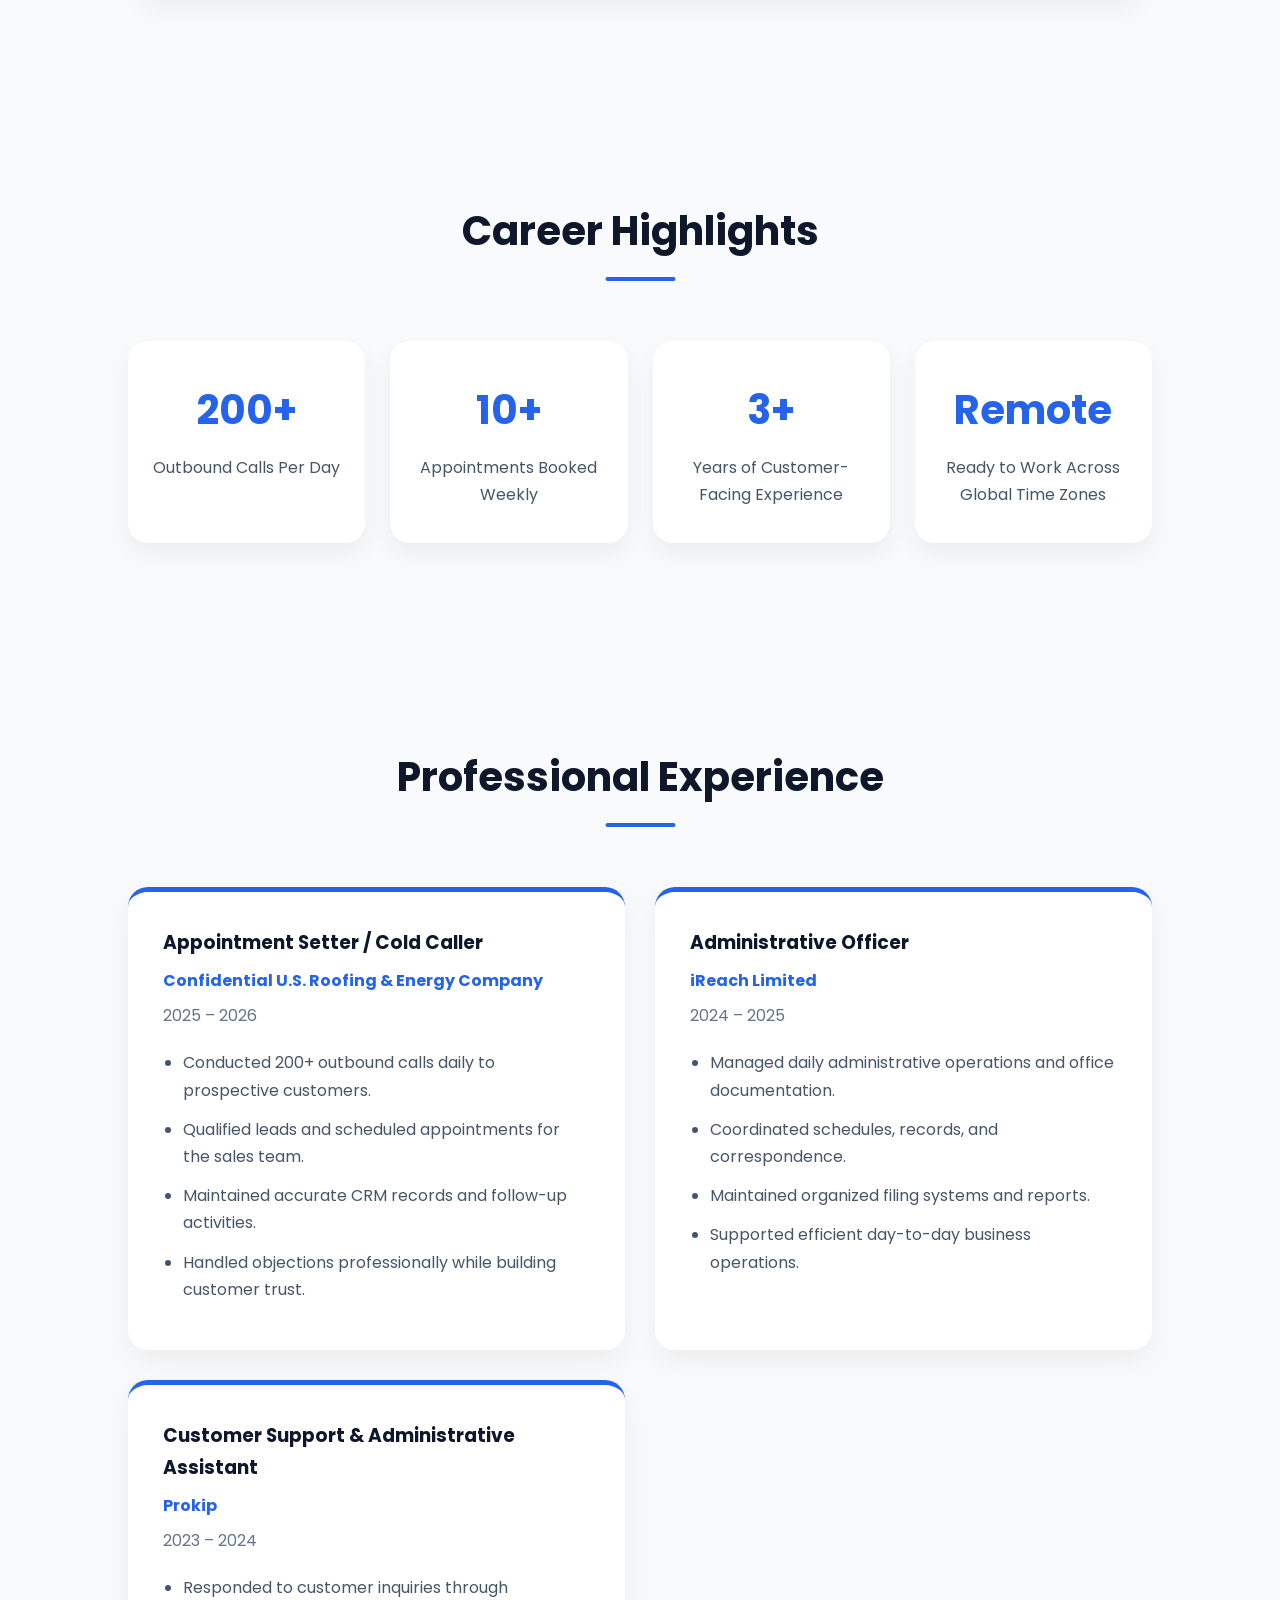
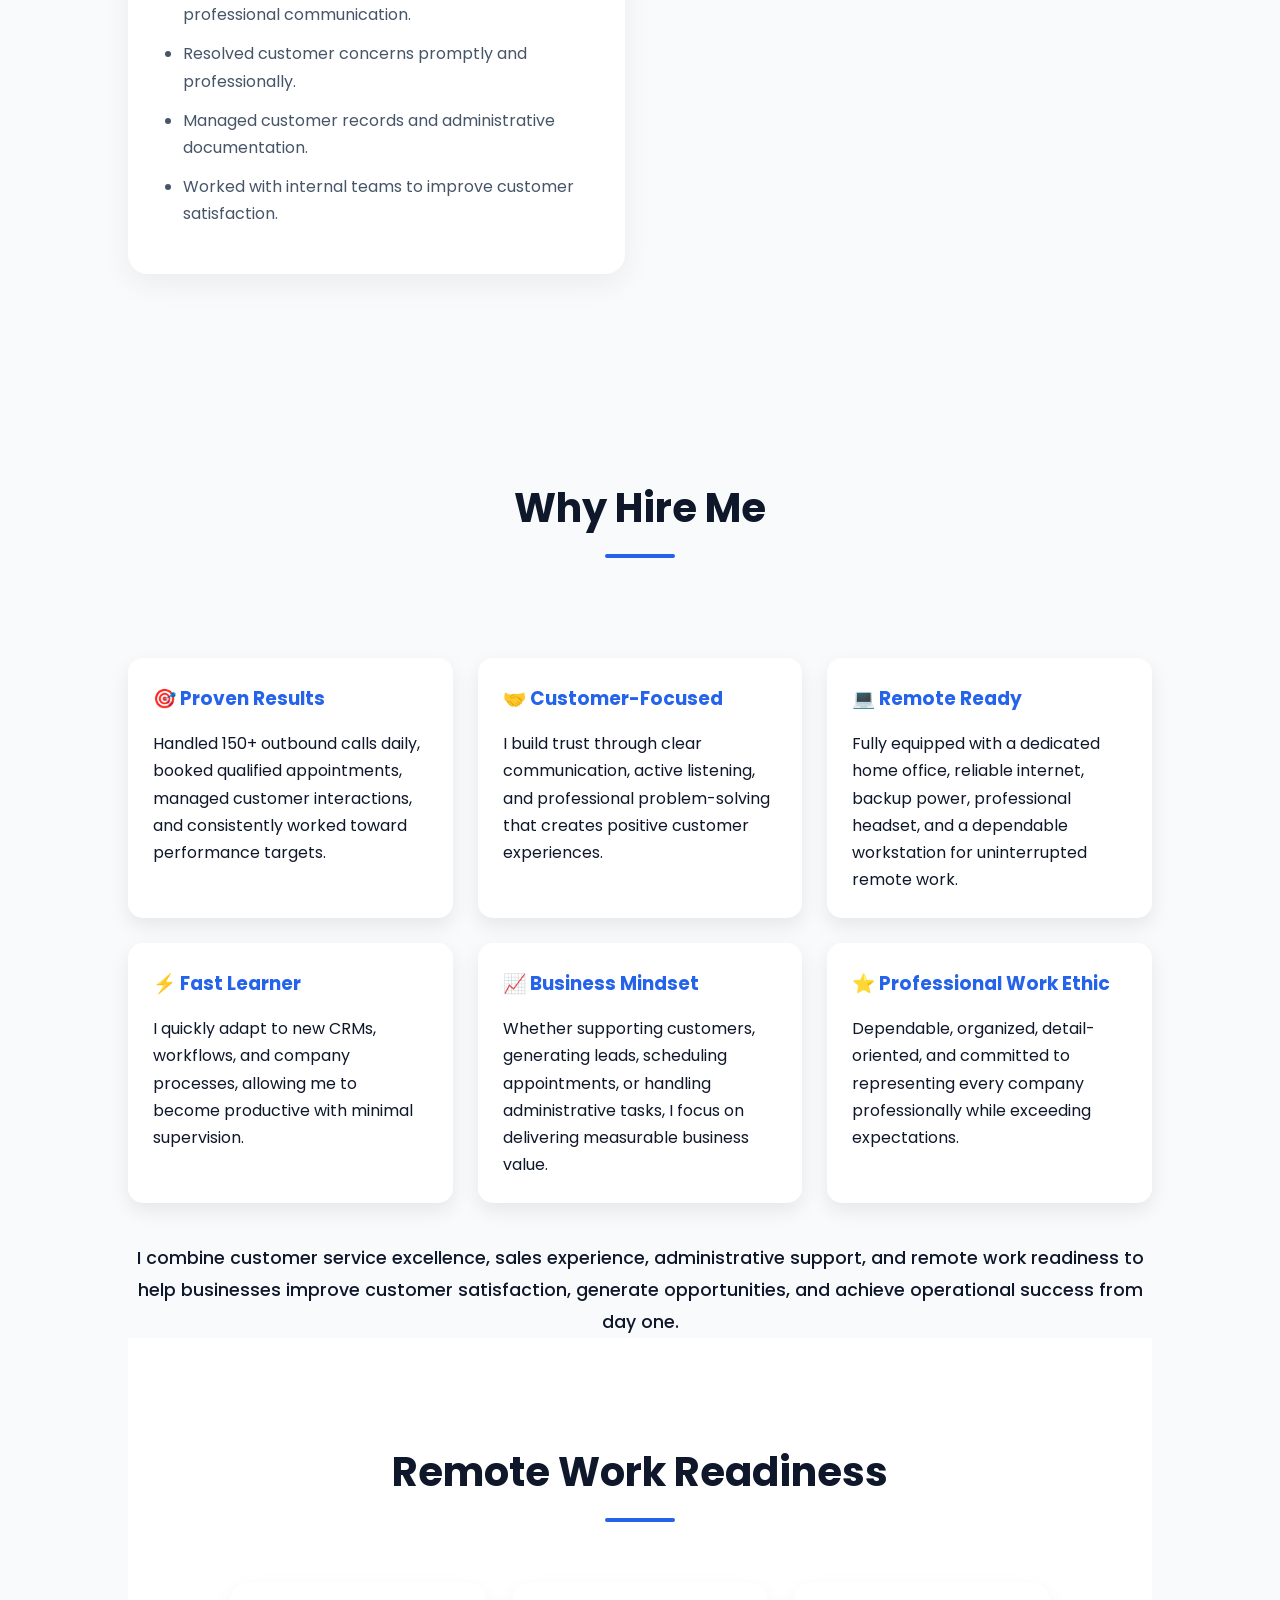
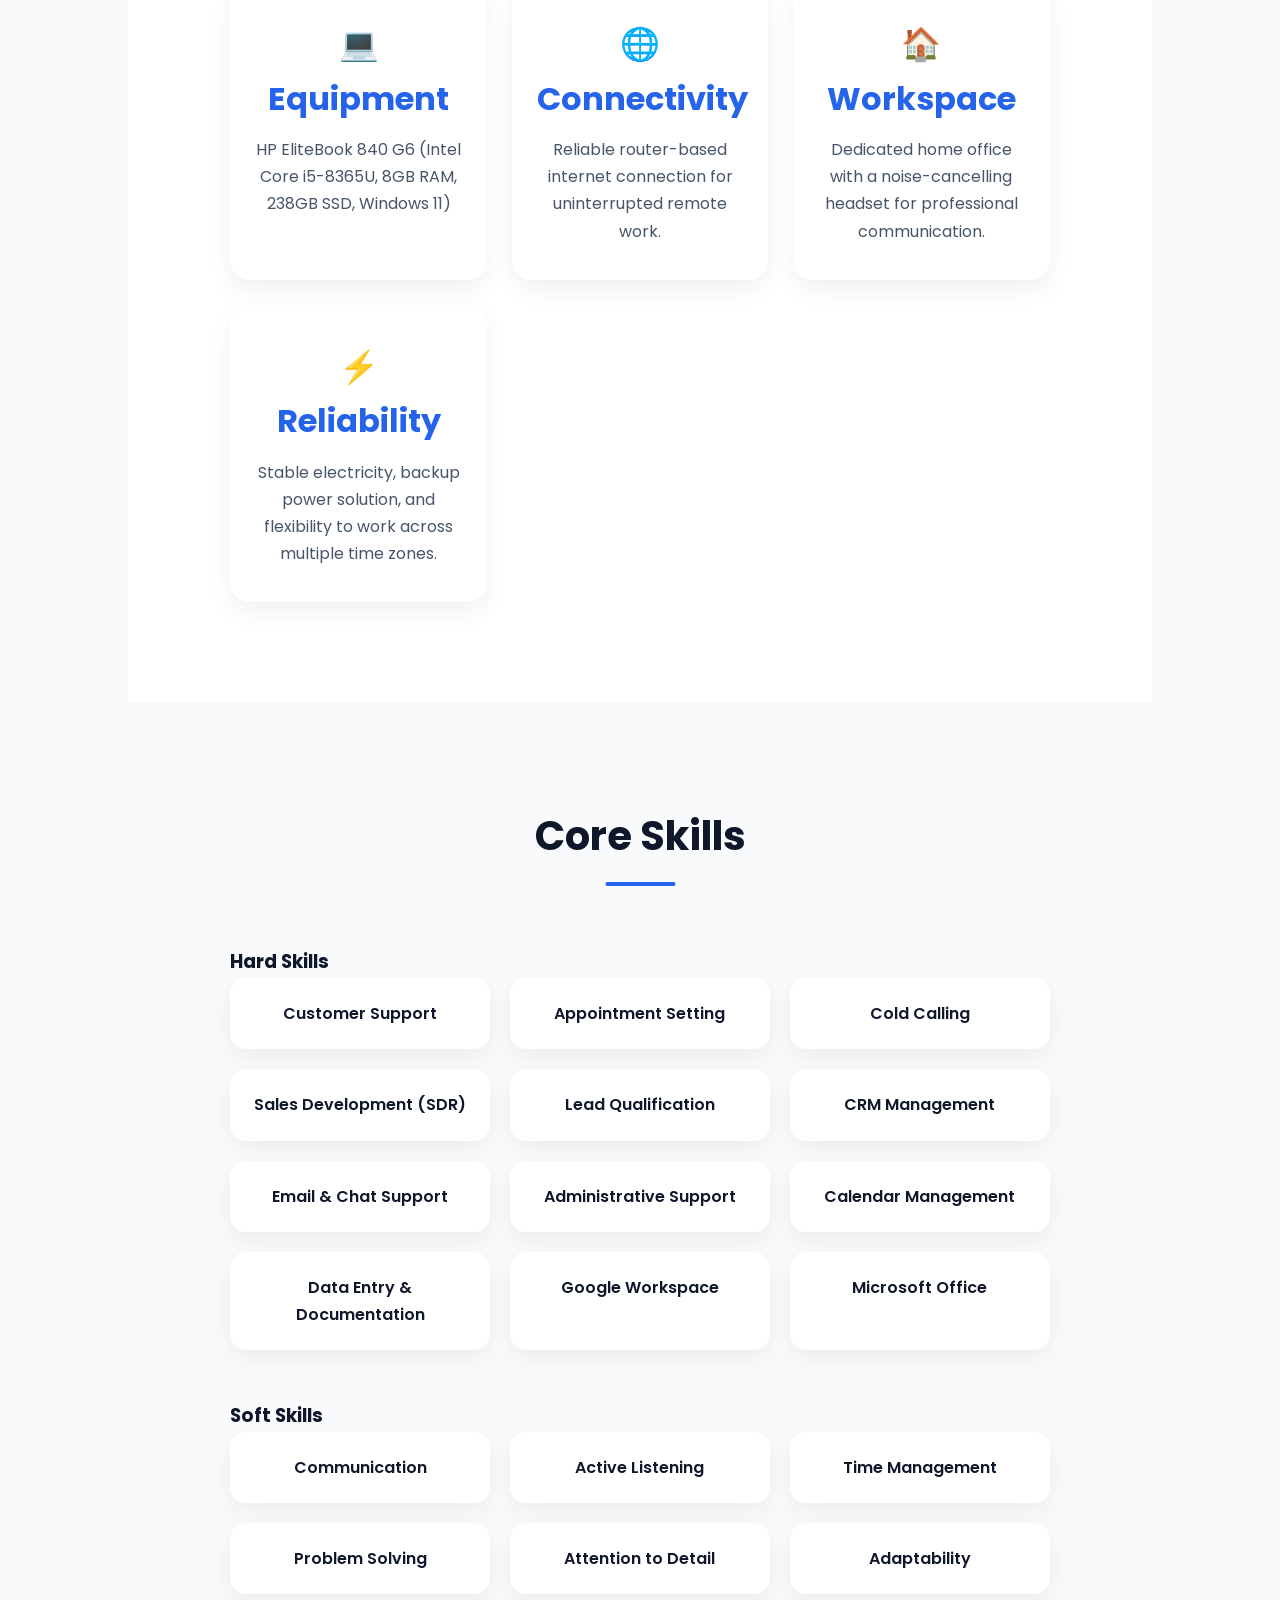
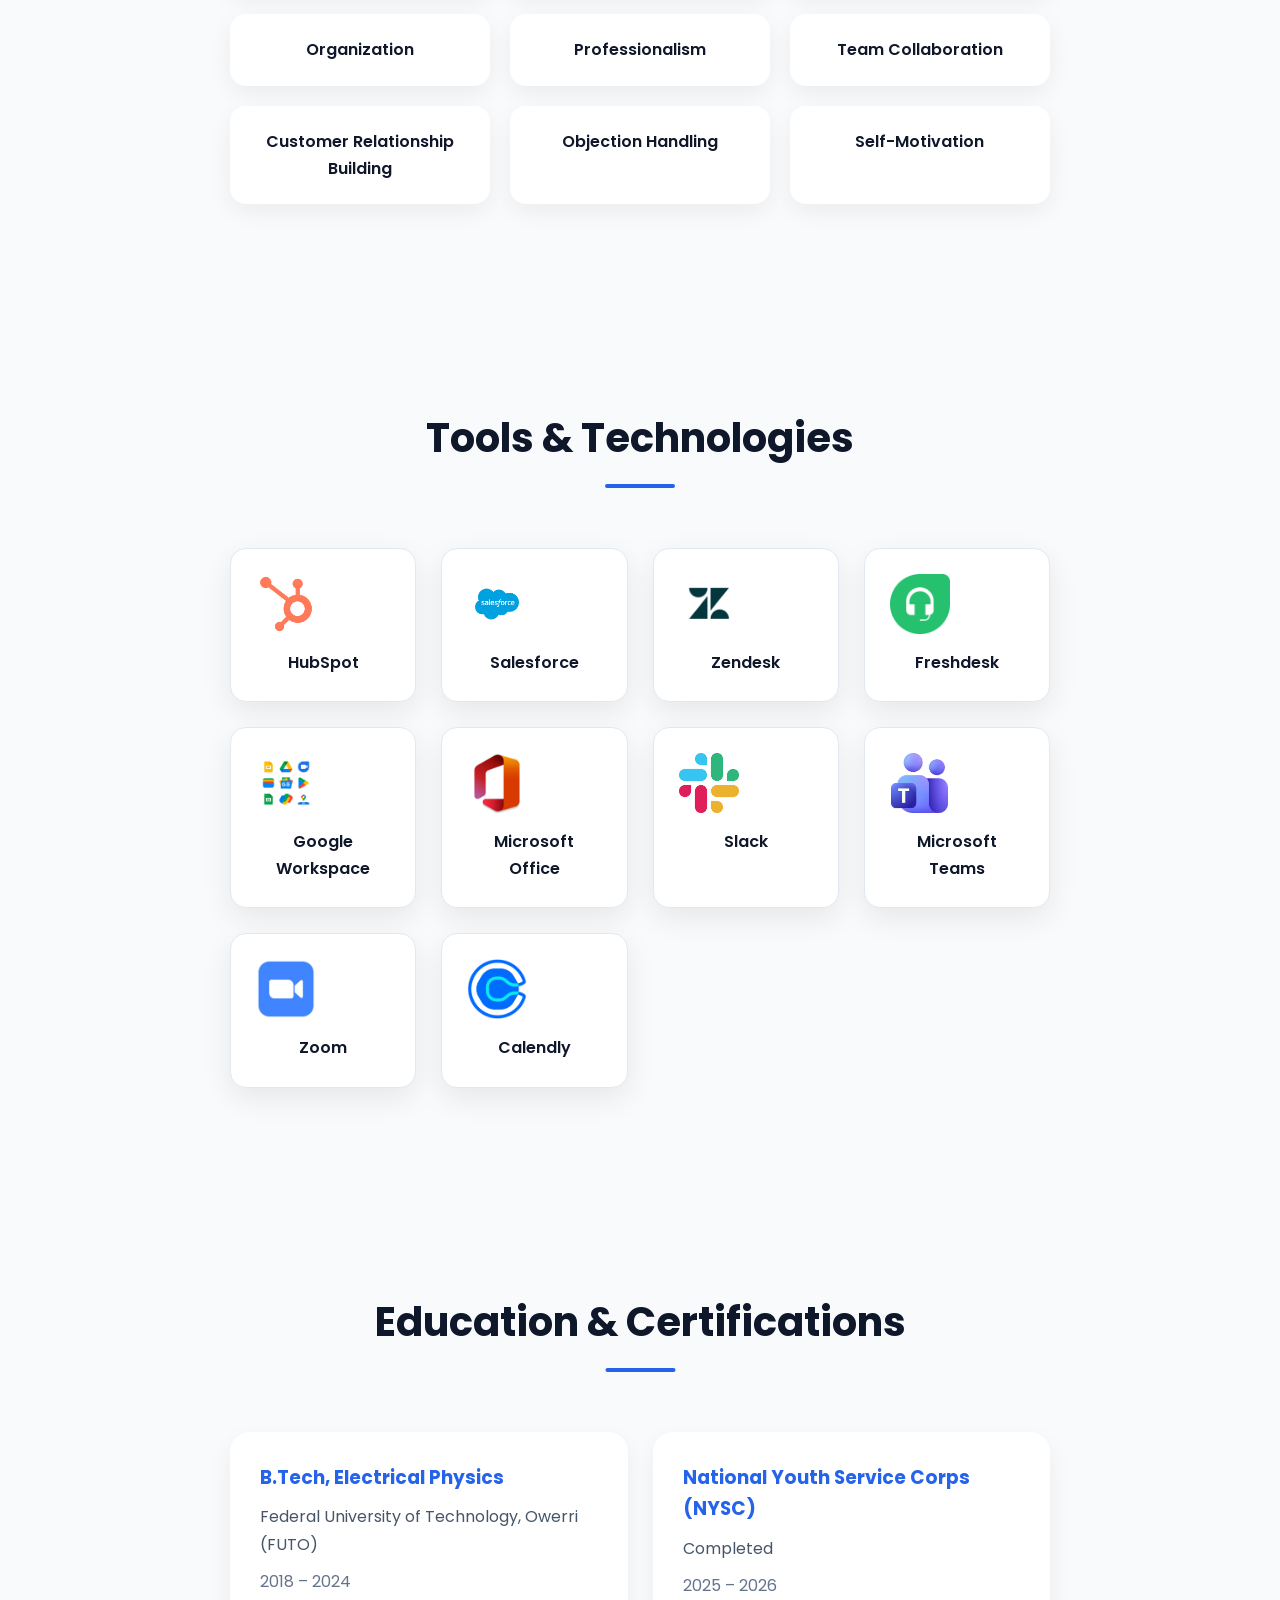
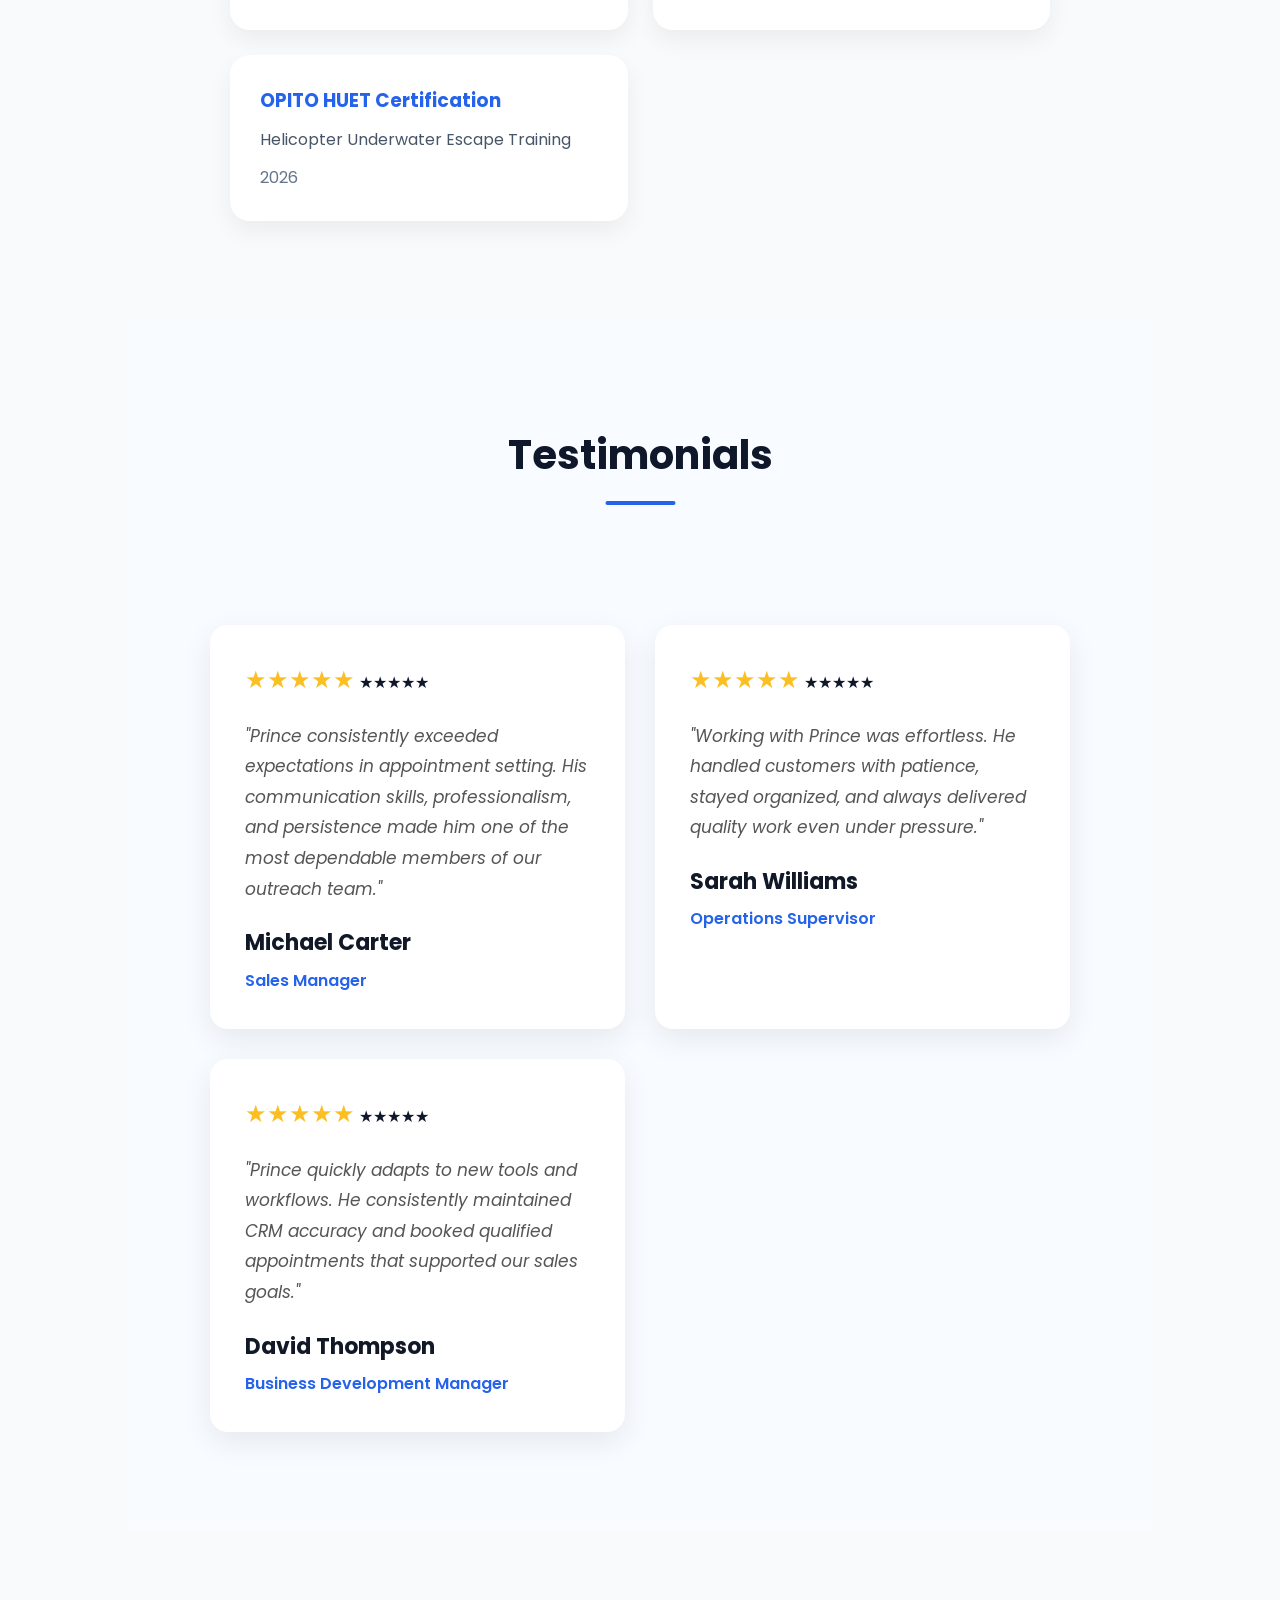
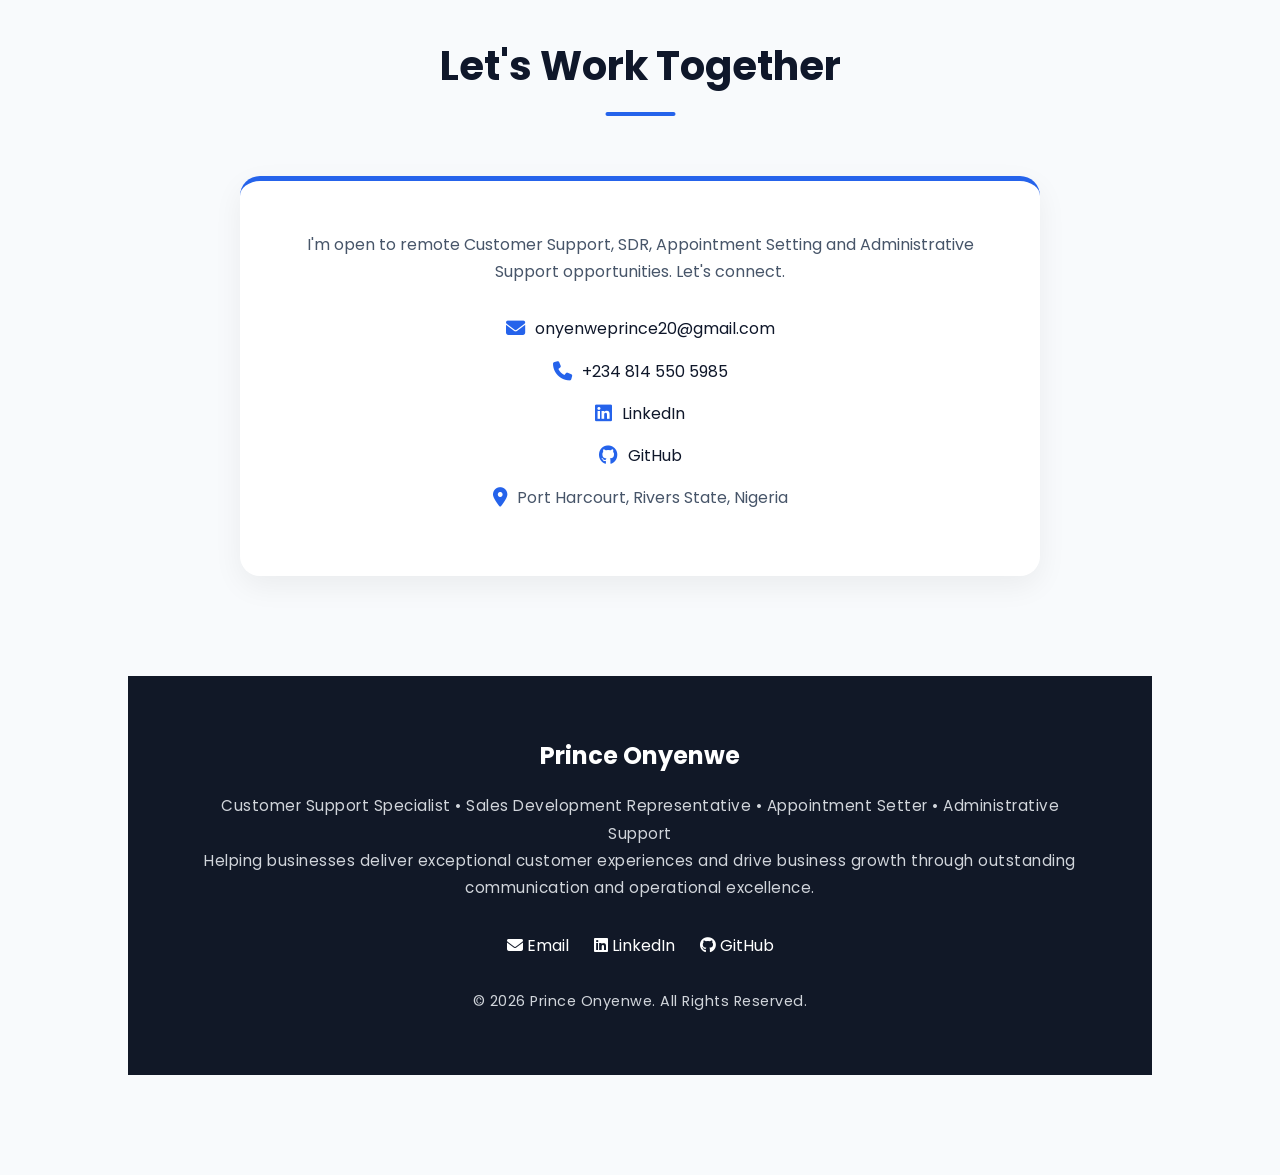
==== commit cbccb137: "Improve mobile navigation and hero spacing" ====
--- a/index.html
+++ b/index.html
@@ -24,11 +24,13 @@
 
 <nav class="navbar">
 
-<div class="logo">
-Prince.
-</div>
-
-<ul class="nav-links">
+    <div class="logo">Prince Onyenwe</div>
+
+    <div class="menu-toggle">
+        <i class="fa-solid fa-bars"></i>
+    </div>
+
+    <ul class="nav-links">
 
 <li><a href="#home">Home</a></li>
 <li><a href="#about">About</a></li>
--- a/assets/css/style.css
+++ b/assets/css/style.css
@@ -130,15 +130,13 @@
 =========================== */
 
 .hero{
-
     min-height:100vh;
     display:flex;
     justify-content:center;
     align-items:center;
     text-align:center;
-    padding:120px 10%;
+    padding:150px 10% 120px;
     background:linear-gradient(180deg,#f8fafc,#eef4ff);
-
 }
 
 .hero-content{
@@ -491,19 +489,42 @@
     }
 
 }
-
+.menu-toggle{
+    display:none;
+}
 @media(max-width:768px){
 
-    .navbar{
-        flex-direction:column;
-        gap:20px;
-    }
-
-    .nav-links{
-        flex-wrap:wrap;
-        justify-content:center;
-        gap:20px;
-    }
+   .navbar{
+    padding:15px 5%;
+    flex-direction:row;
+    justify-content:space-between;
+    align-items:center;
+}
+
+.menu-toggle{
+    display:block;
+    font-size:1.6rem;
+    cursor:pointer;
+    color:#2563eb;
+}
+
+.nav-links{
+    display:none;
+    position:absolute;
+    top:70px;
+    left:0;
+    width:100%;
+    background:#fff;
+    flex-direction:column;
+    text-align:center;
+    padding:20px 0;
+    box-shadow:0 10px 20px rgba(0,0,0,.08);
+    gap:18px;
+}
+
+.nav-links.active{
+    display:flex;
+}
 
     .hero{
         padding-top:260px;
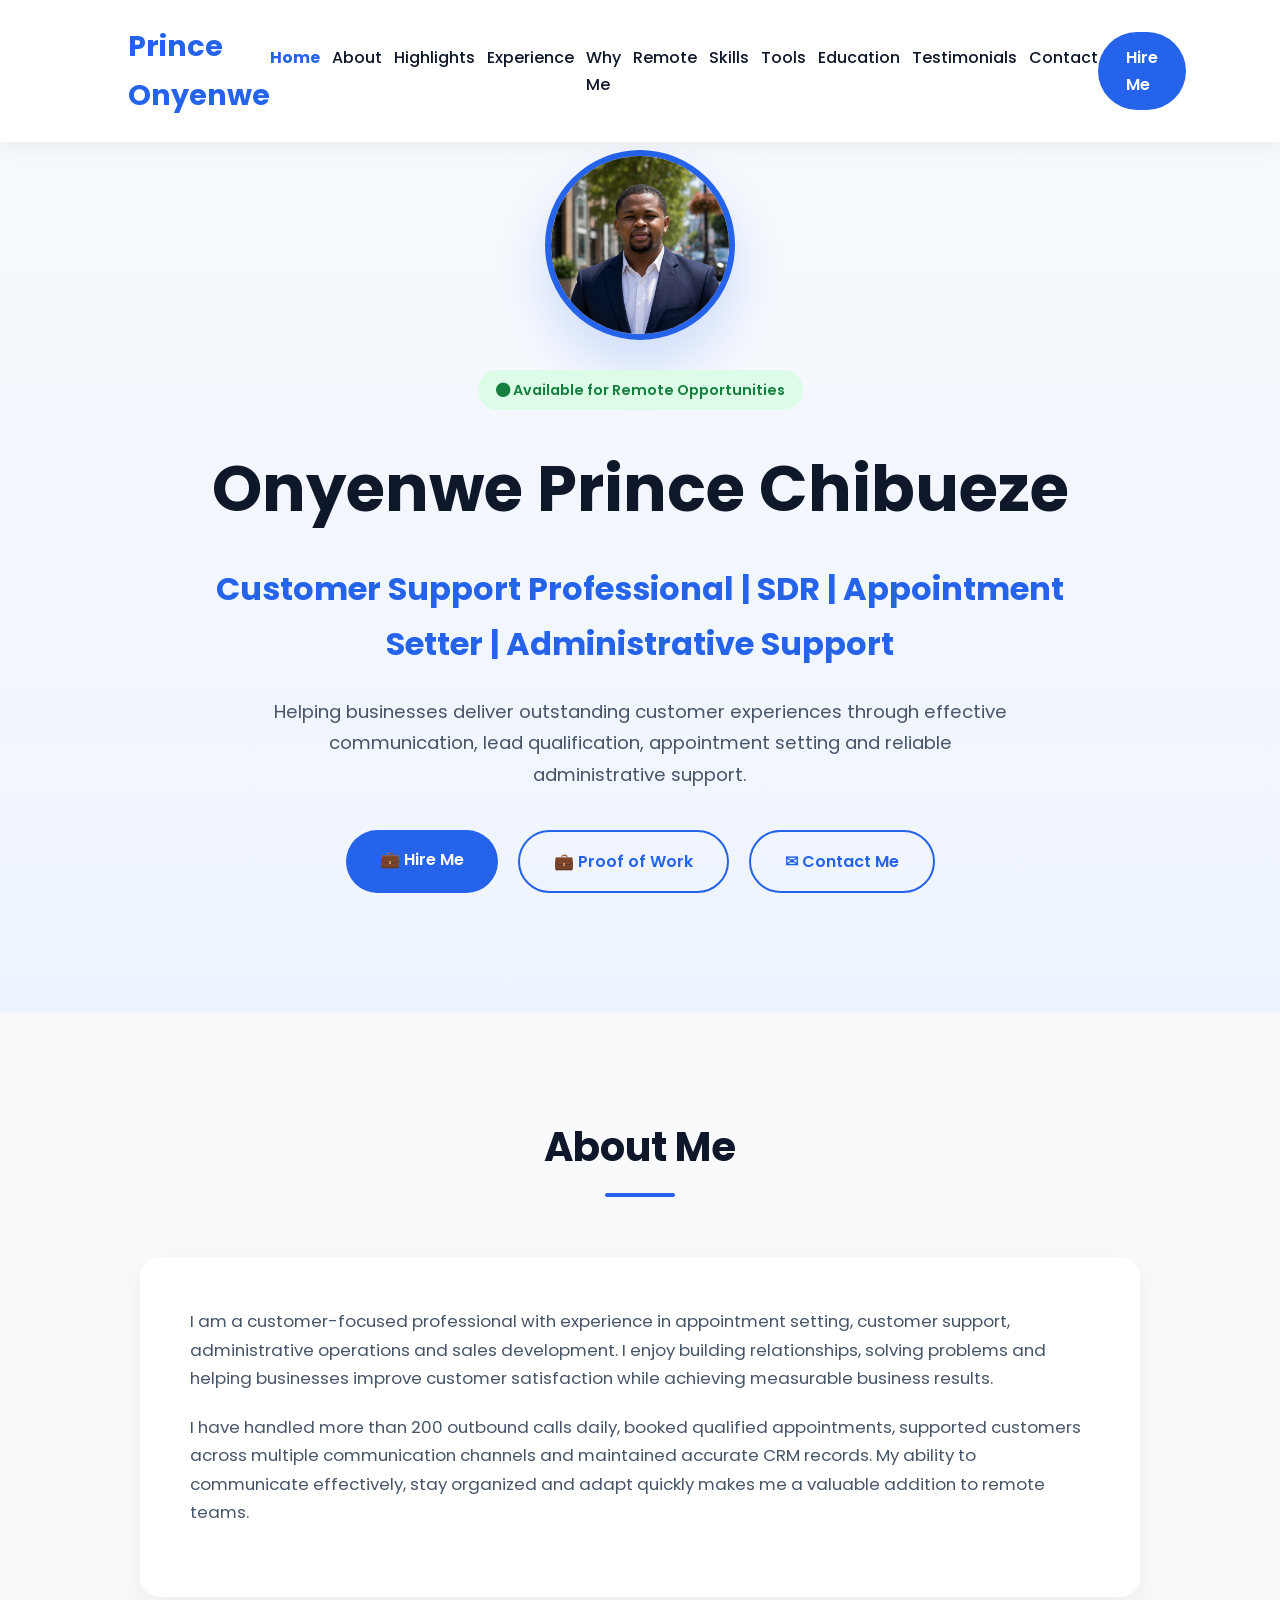
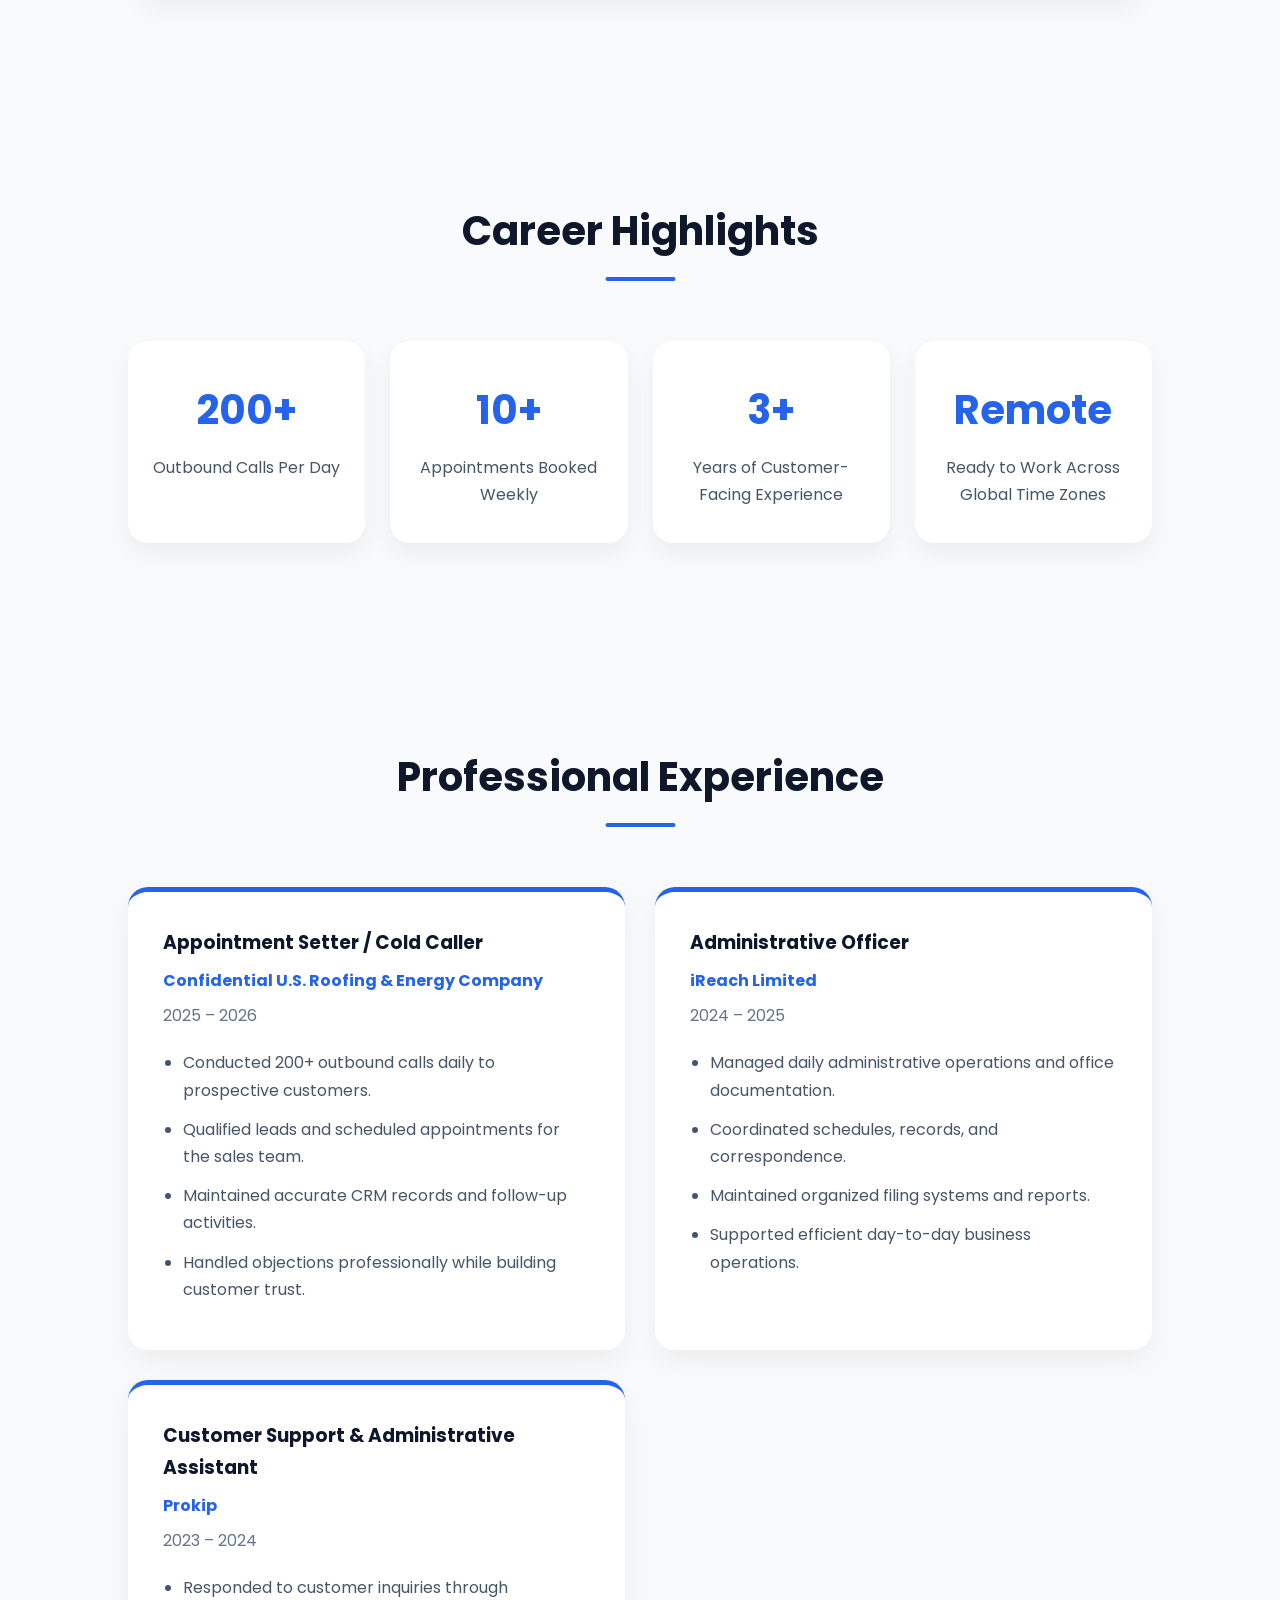
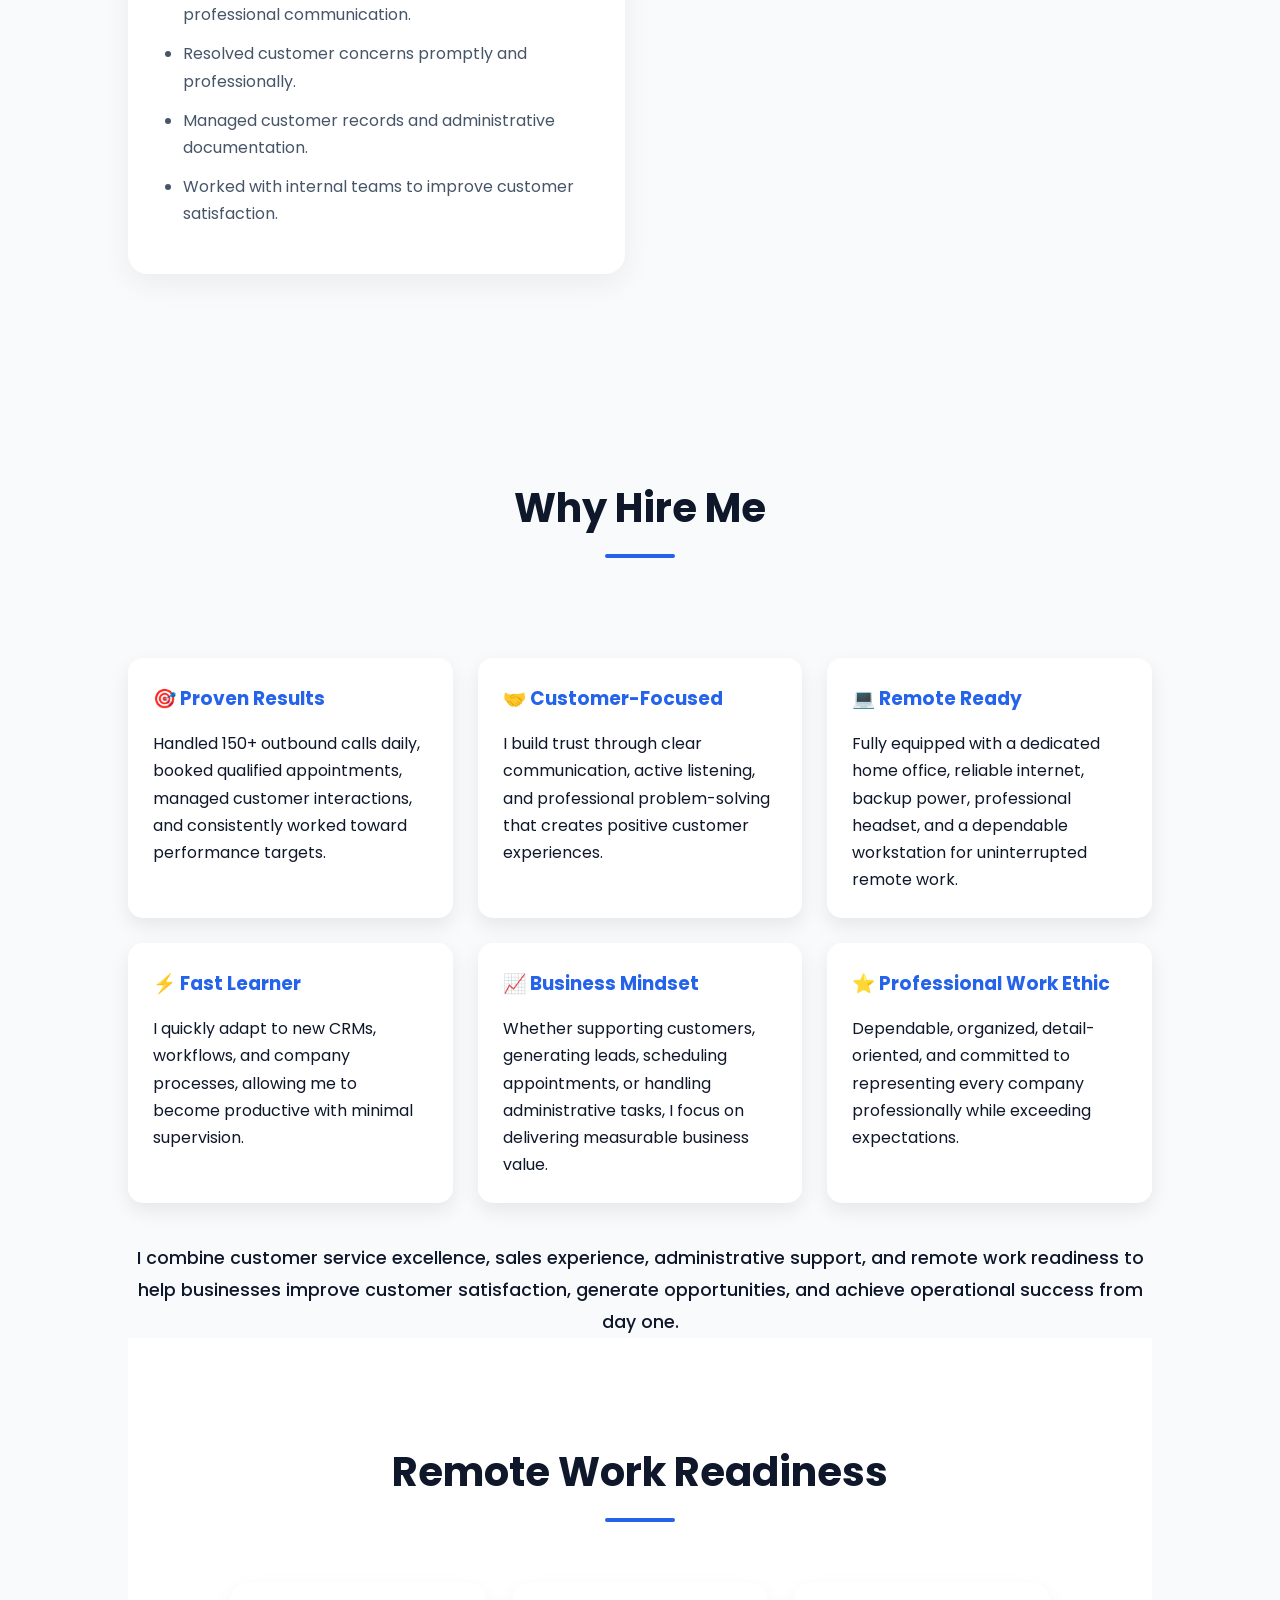
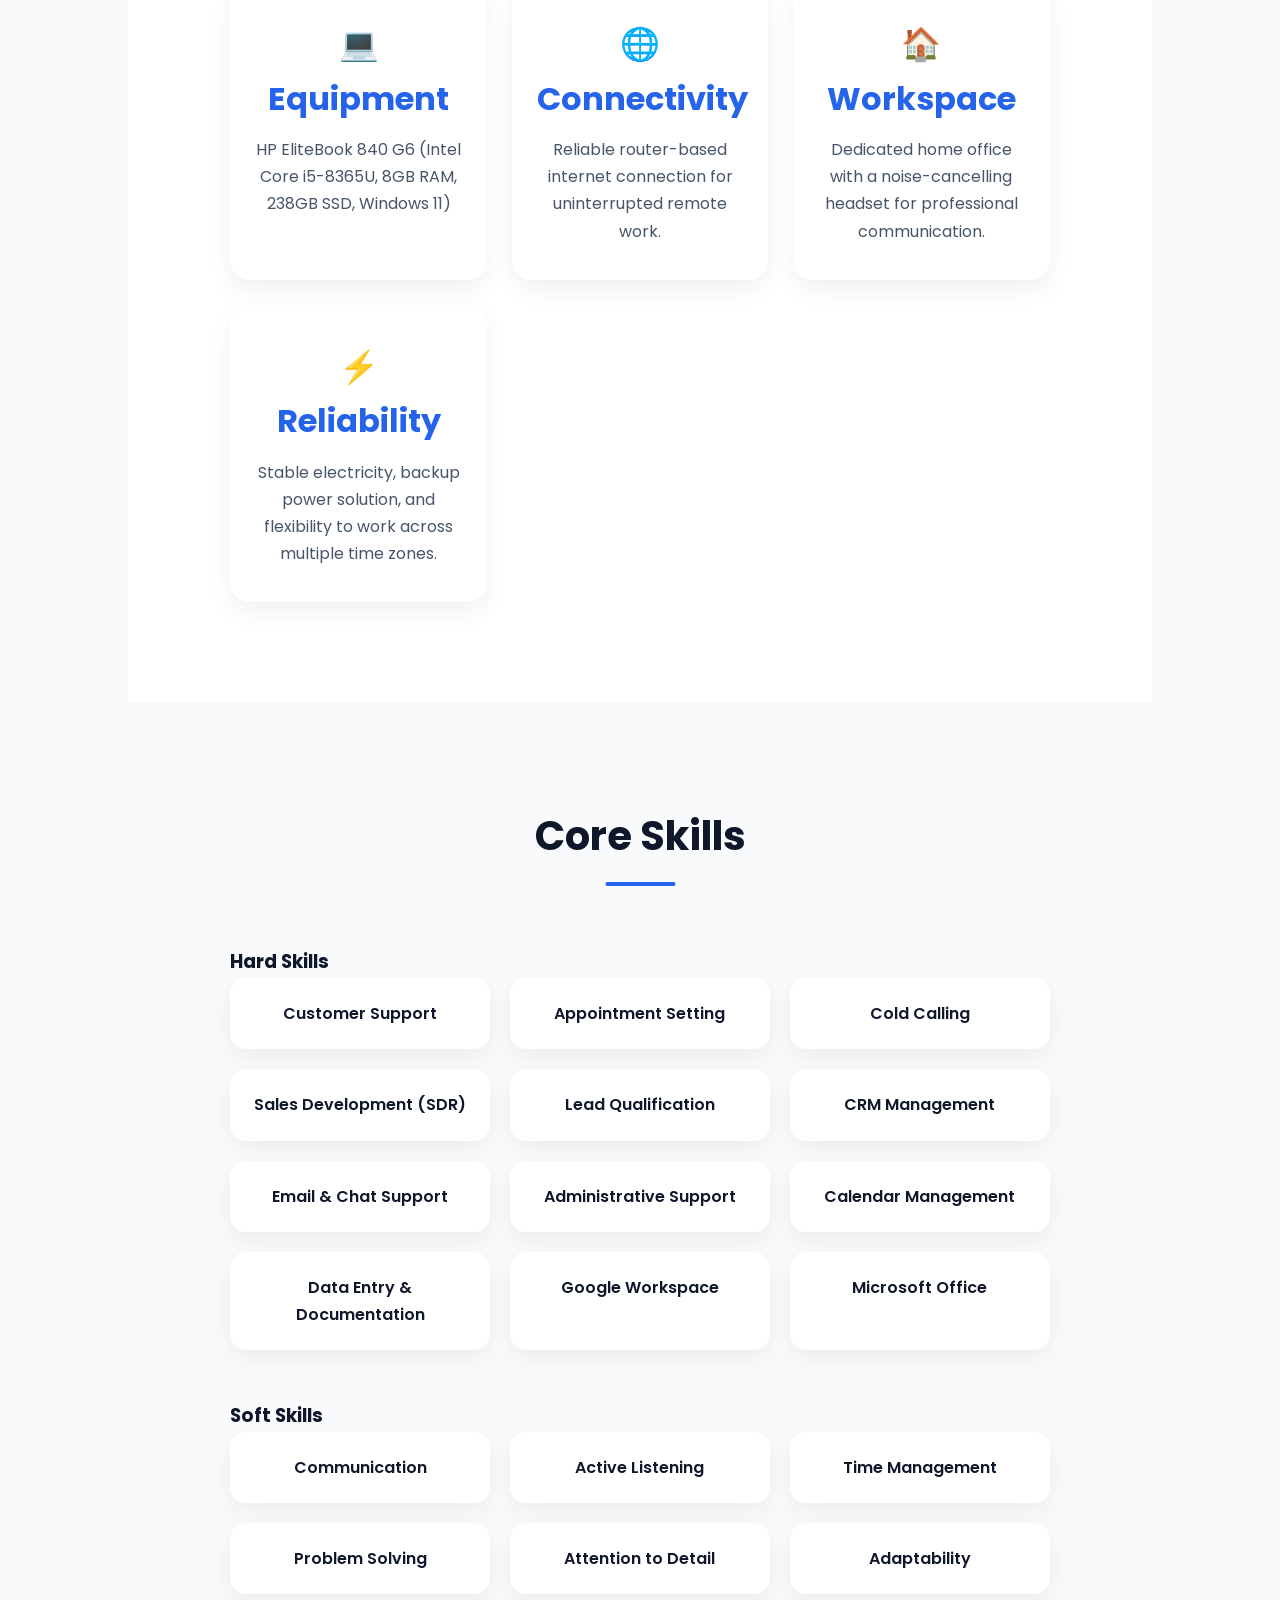
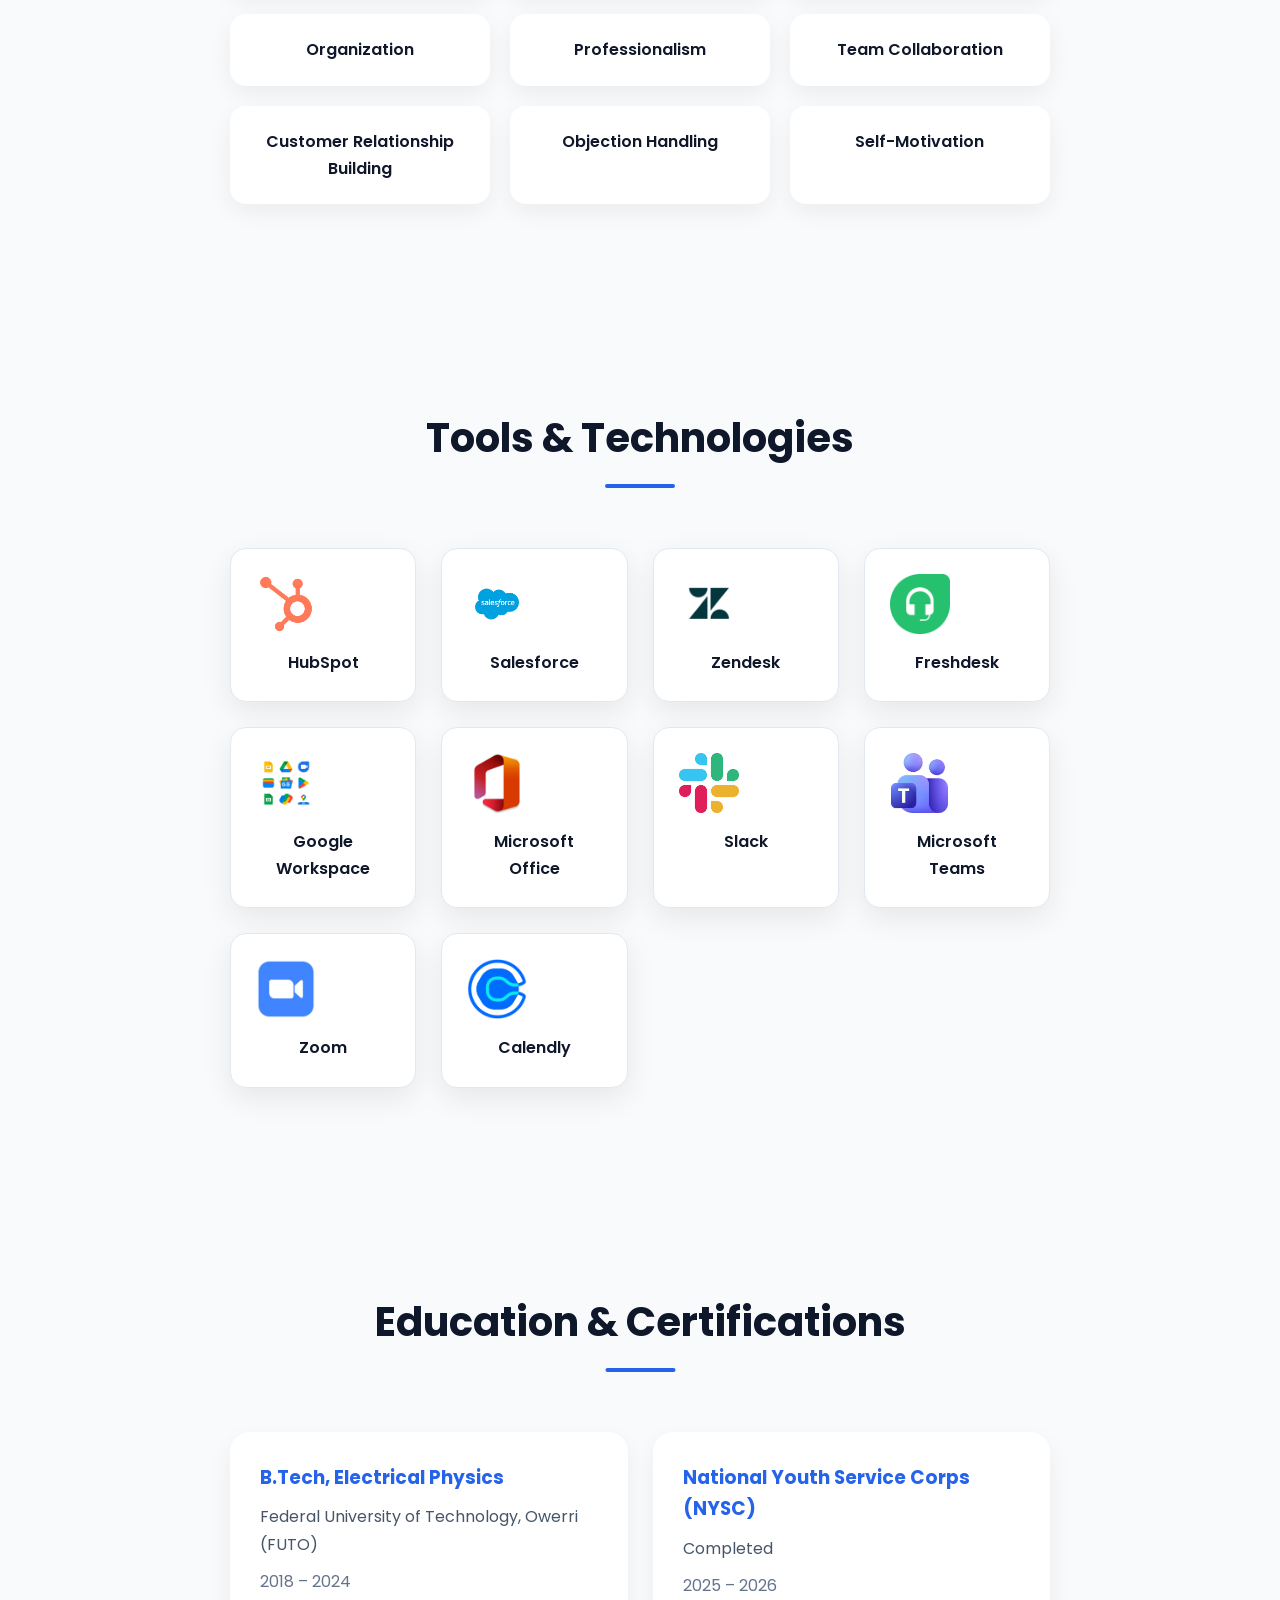
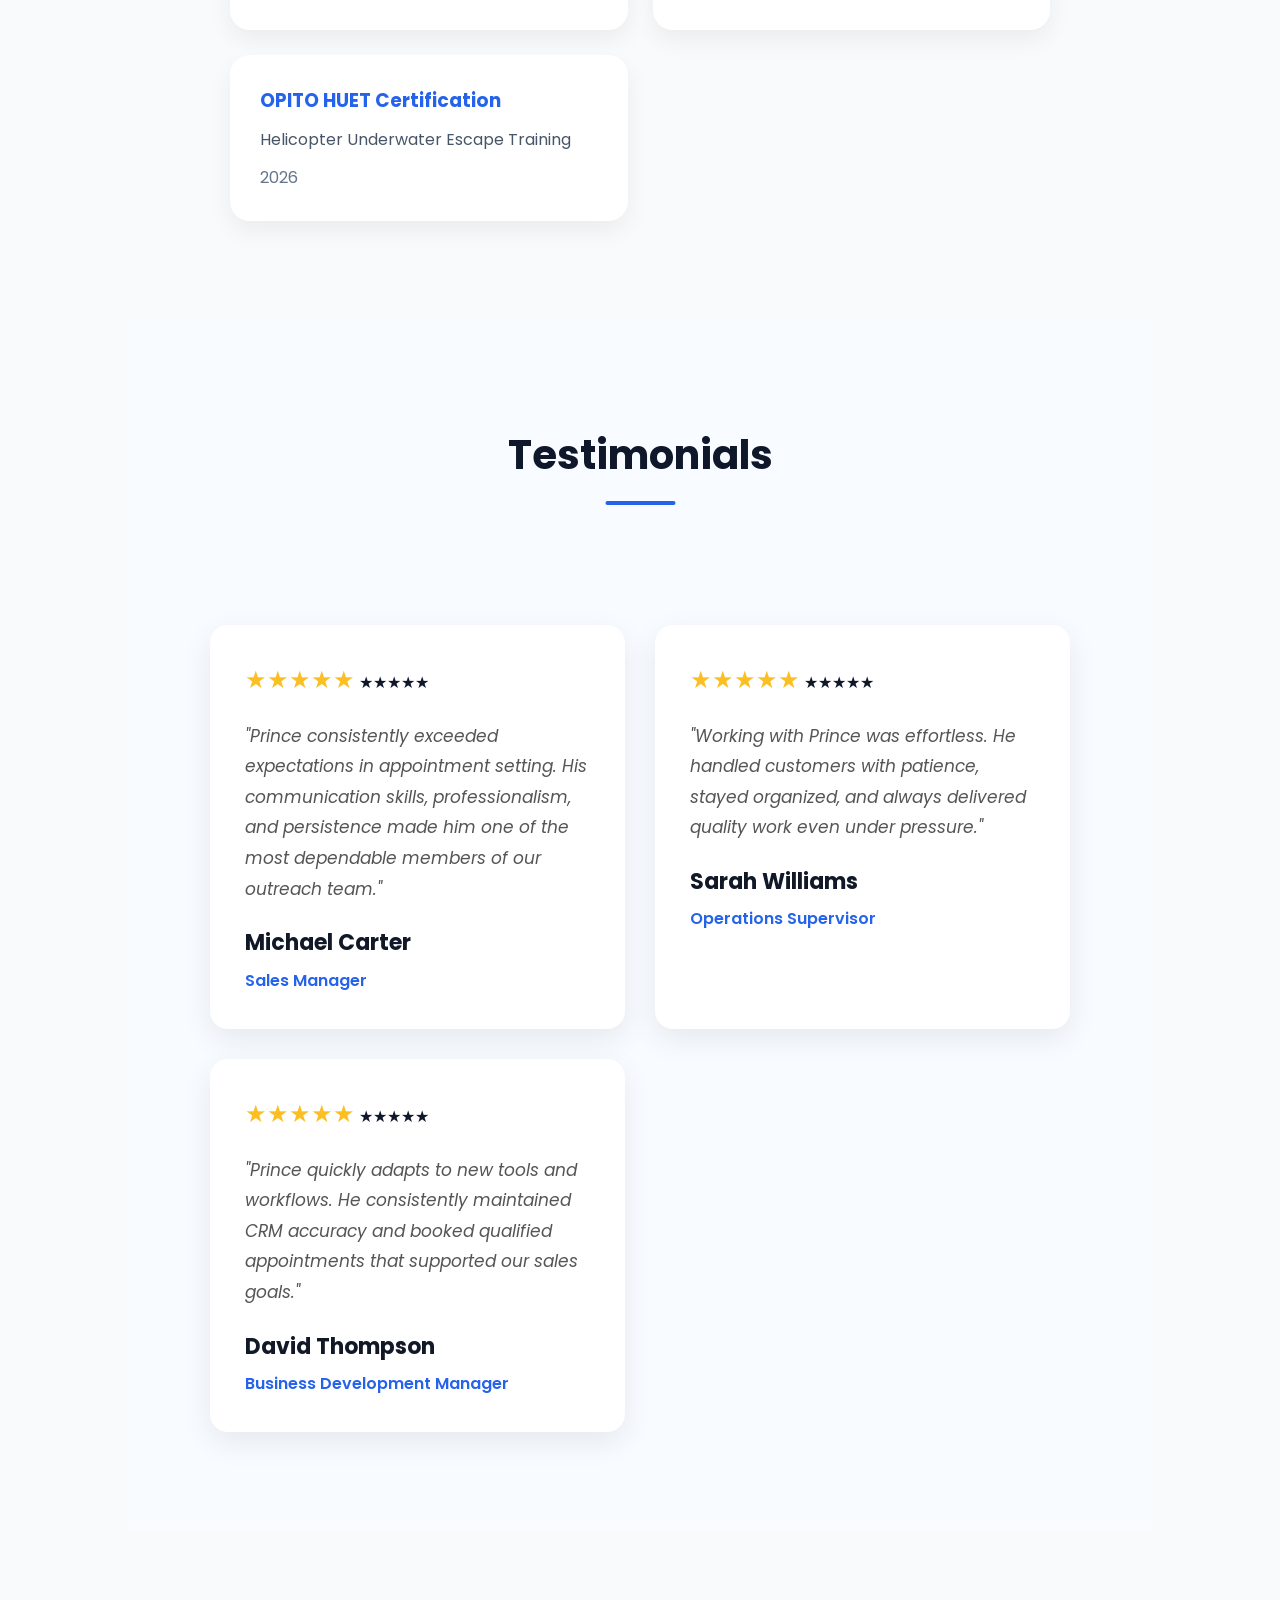
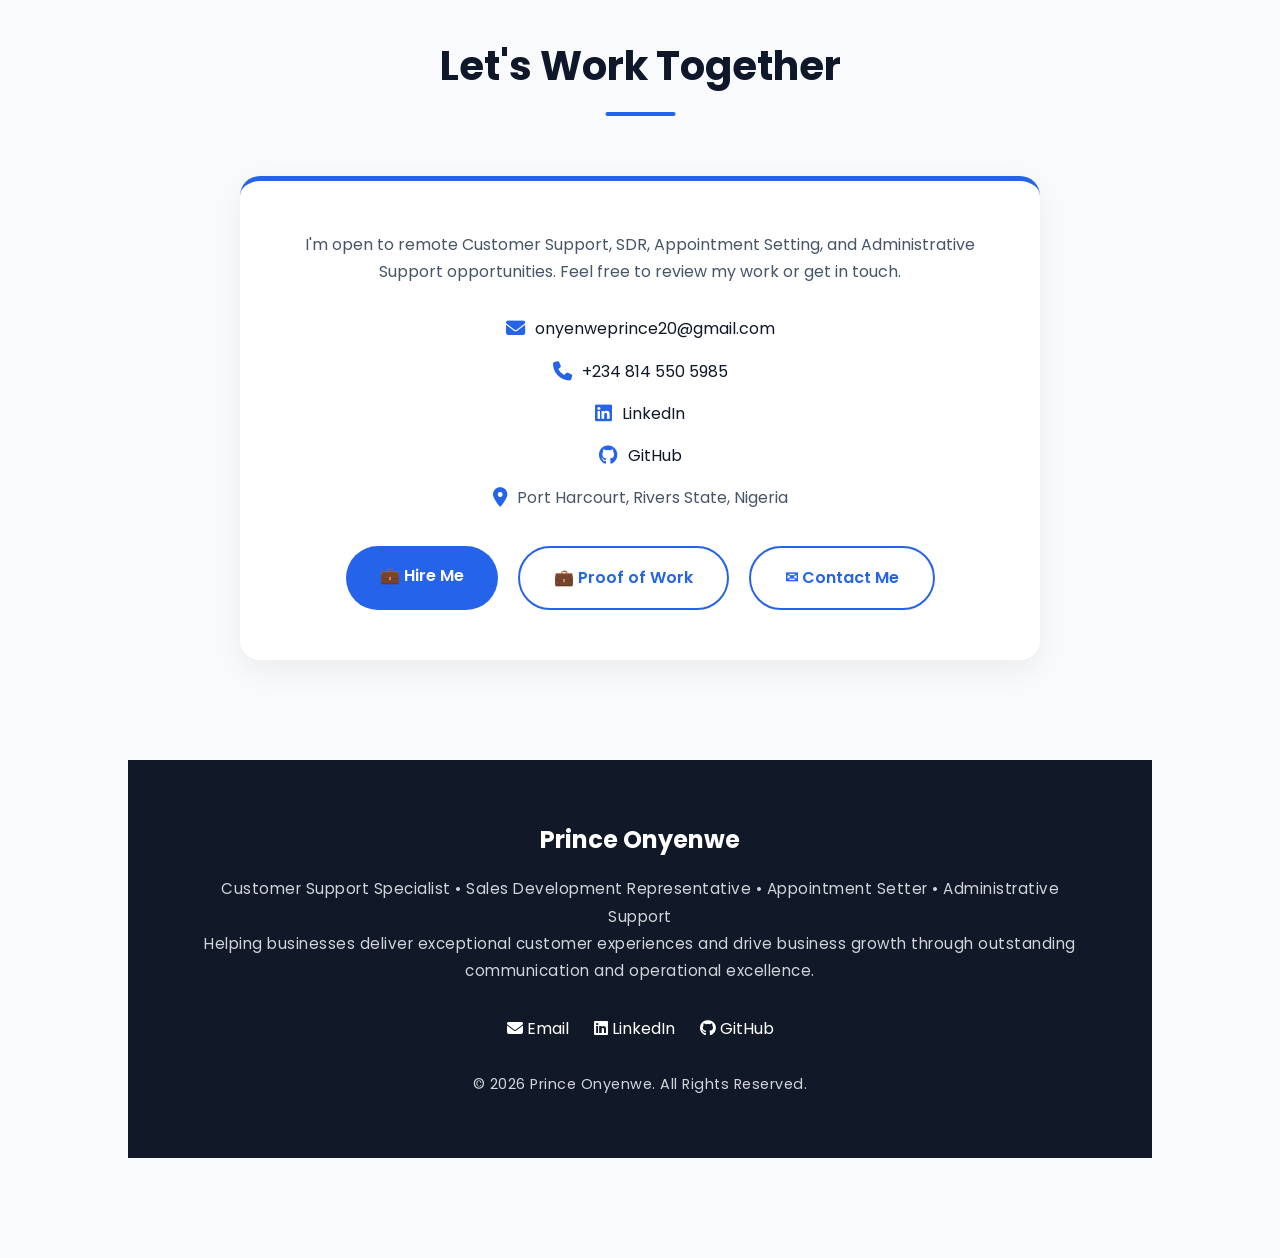
==== commit d134aceb: "Add proof of work and discovery form integration" ====
--- a/index.html
+++ b/index.html
@@ -46,7 +46,7 @@
 
 </ul>
 
-<a href="#contact" class="hire-btn">
+<a href="https://docs.google.com/forms/d/e/1FAIpQLSeXqawT13v9oKfJOPDRcqAJTo4VOyNMOBgMHS91Aq7mRup7Iw/viewform?usp=header" class="hire-btn">
 Hire Me
 </a>
 
@@ -88,8 +88,12 @@
 
 <div class="hero-buttons">
 
-    <a href="#contact" class="btn-primary">
-        📄 Request Resume
+    <a href="https://docs.google.com/forms/d/e/1FAIpQLSeXqawT13v9oKfJOPDRcqAJTo4VOyNMOBgMHS91Aq7mRup7Iw/viewform?usp=header" target="_blank" class="btn-primary">
+        💼 Hire Me
+    </a>
+
+    <a href="proof-of-work.html" class="btn-secondary">
+        💼 Proof of Work
     </a>
 
     <a href="#contact" class="btn-secondary">
@@ -503,39 +507,56 @@
     <div class="contact-container">
 
         <p>
-            I'm open to remote Customer Support, SDR, Appointment Setting and Administrative Support opportunities. Let's connect.
+            I'm open to remote Customer Support, SDR, Appointment Setting, and Administrative Support opportunities. Feel free to review my work or get in touch.
         </p>
 
         <div class="contact-details">
 
-           <p>
-    <i class="fa-solid fa-envelope"></i>
-    <a href="mailto:onyenweprince20@gmail.com">onyenweprince20@gmail.com</a>
-</p>
-
-<p>
-    <i class="fa-solid fa-phone"></i>
-    <a href="tel:+2348145505985">+234 814 550 5985</a>
-</p>
-
-<p>
-    <i class="fa-brands fa-linkedin"></i>
-    <a href="https://www.linkedin.com/in/prince-onyenwe-b773142a1" target="_blank">
-        LinkedIn
-    </a>
-</p>
-
-<p>
-    <i class="fa-brands fa-github"></i>
-    <a href="https://github.com/OnyenwePrince" target="_blank">
-        GitHub
-    </a>
-</p>
-
-<p>
-    <i class="fa-solid fa-location-dot"></i>
-    Port Harcourt, Rivers State, Nigeria
-</p>
+            <p>
+                <i class="fa-solid fa-envelope"></i>
+                <a href="mailto:onyenweprince20@gmail.com">onyenweprince20@gmail.com</a>
+            </p>
+
+            <p>
+                <i class="fa-solid fa-phone"></i>
+                <a href="tel:+2348145505985">+234 814 550 5985</a>
+            </p>
+
+            <p>
+                <i class="fa-brands fa-linkedin"></i>
+                <a href="https://www.linkedin.com/in/prince-onyenwe-b773142a1" target="_blank">
+                    LinkedIn
+                </a>
+            </p>
+
+            <p>
+                <i class="fa-brands fa-github"></i>
+                <a href="https://github.com/OnyenwePrince" target="_blank">
+                    GitHub
+                </a>
+            </p>
+
+            <p>
+                <i class="fa-solid fa-location-dot"></i>
+                Port Harcourt, Rivers State, Nigeria
+            </p>
+
+        </div>
+
+        <div class="hero-buttons" style="margin-top:35px;justify-content:center;">
+
+            <a href="https://docs.google.com/forms/d/e/1FAIpQLSeXqawT13v9oKfJOPDRcqAJTo4VOyNMOBgMHS91Aq7mRup7Iw/viewform?usp=header" target="_blank" class="btn-primary">
+    💼 Hire Me
+</a>
+
+            <a href="proof-of-work.html" class="btn-secondary">
+                💼 Proof of Work
+            </a>
+
+            <a href="mailto:onyenweprince20@gmail.com" class="btn-secondary">
+                ✉ Contact Me
+            </a>
+
         </div>
 
     </div>
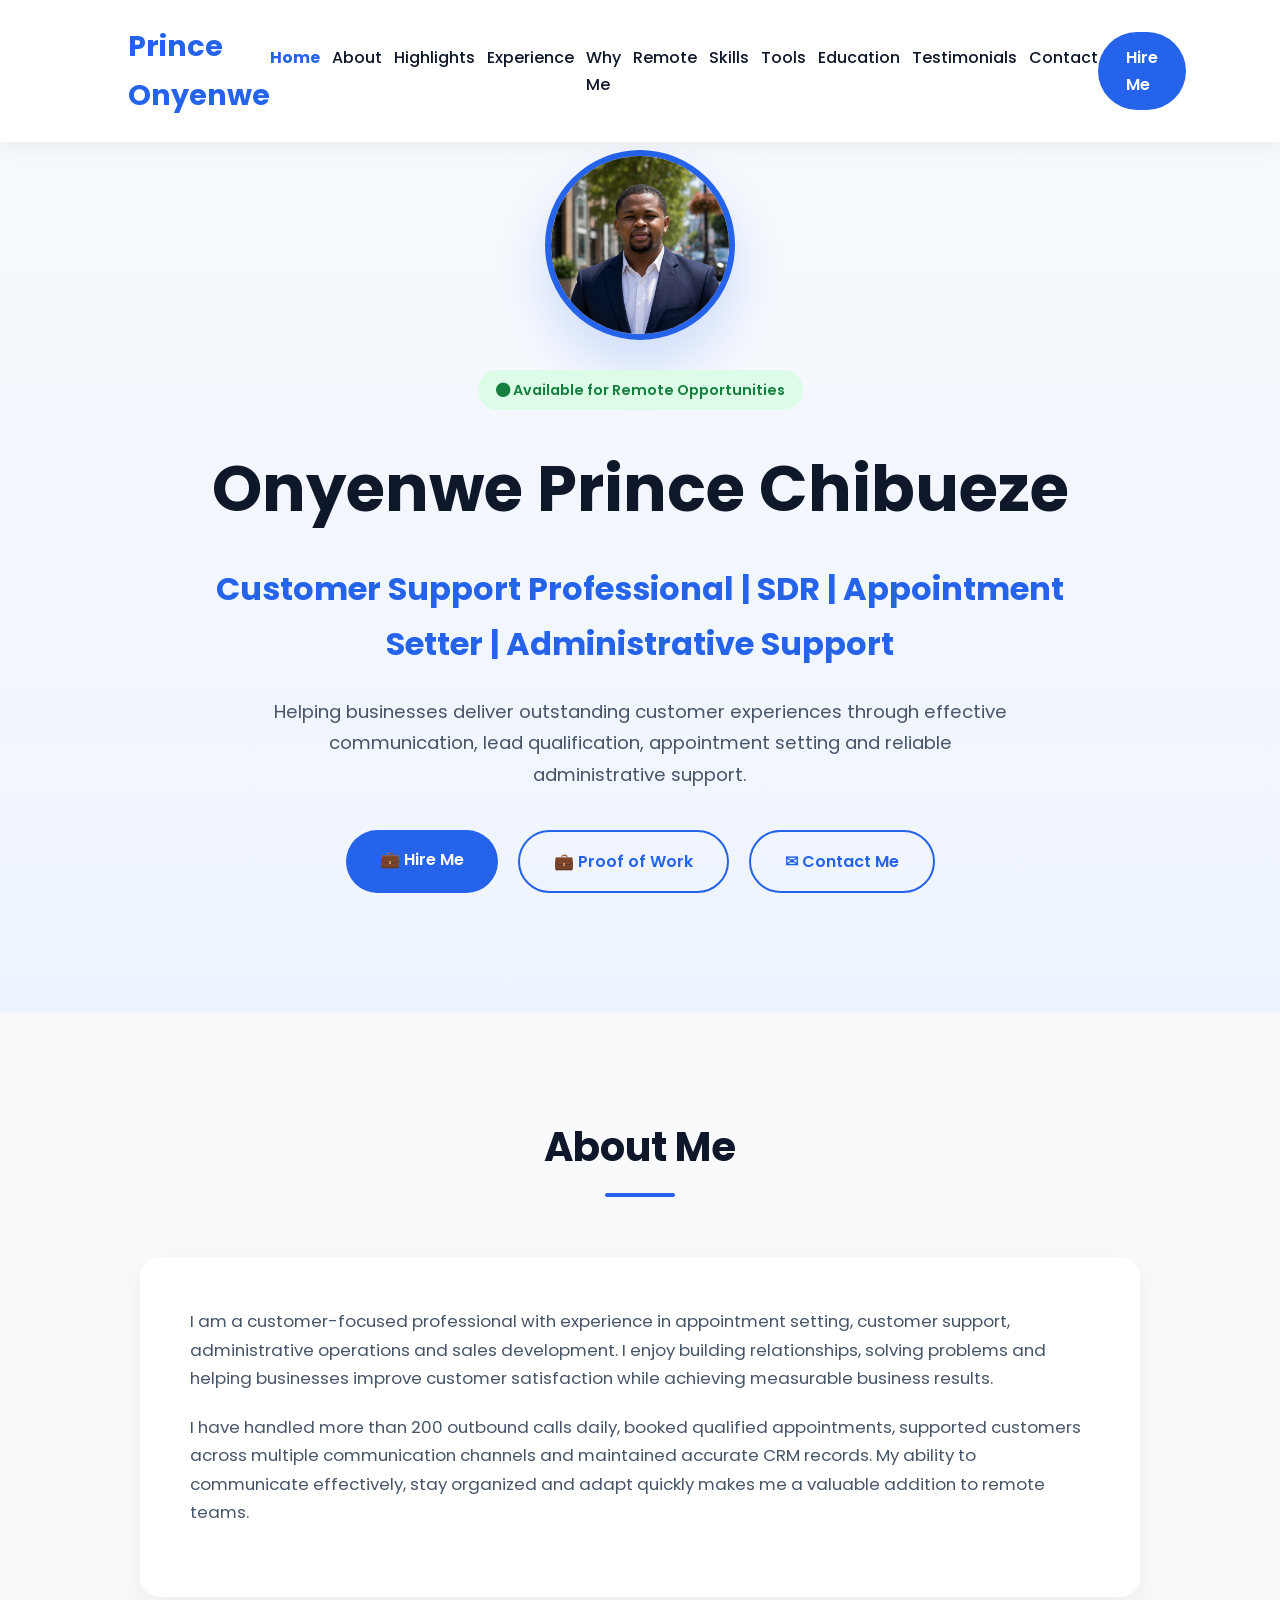
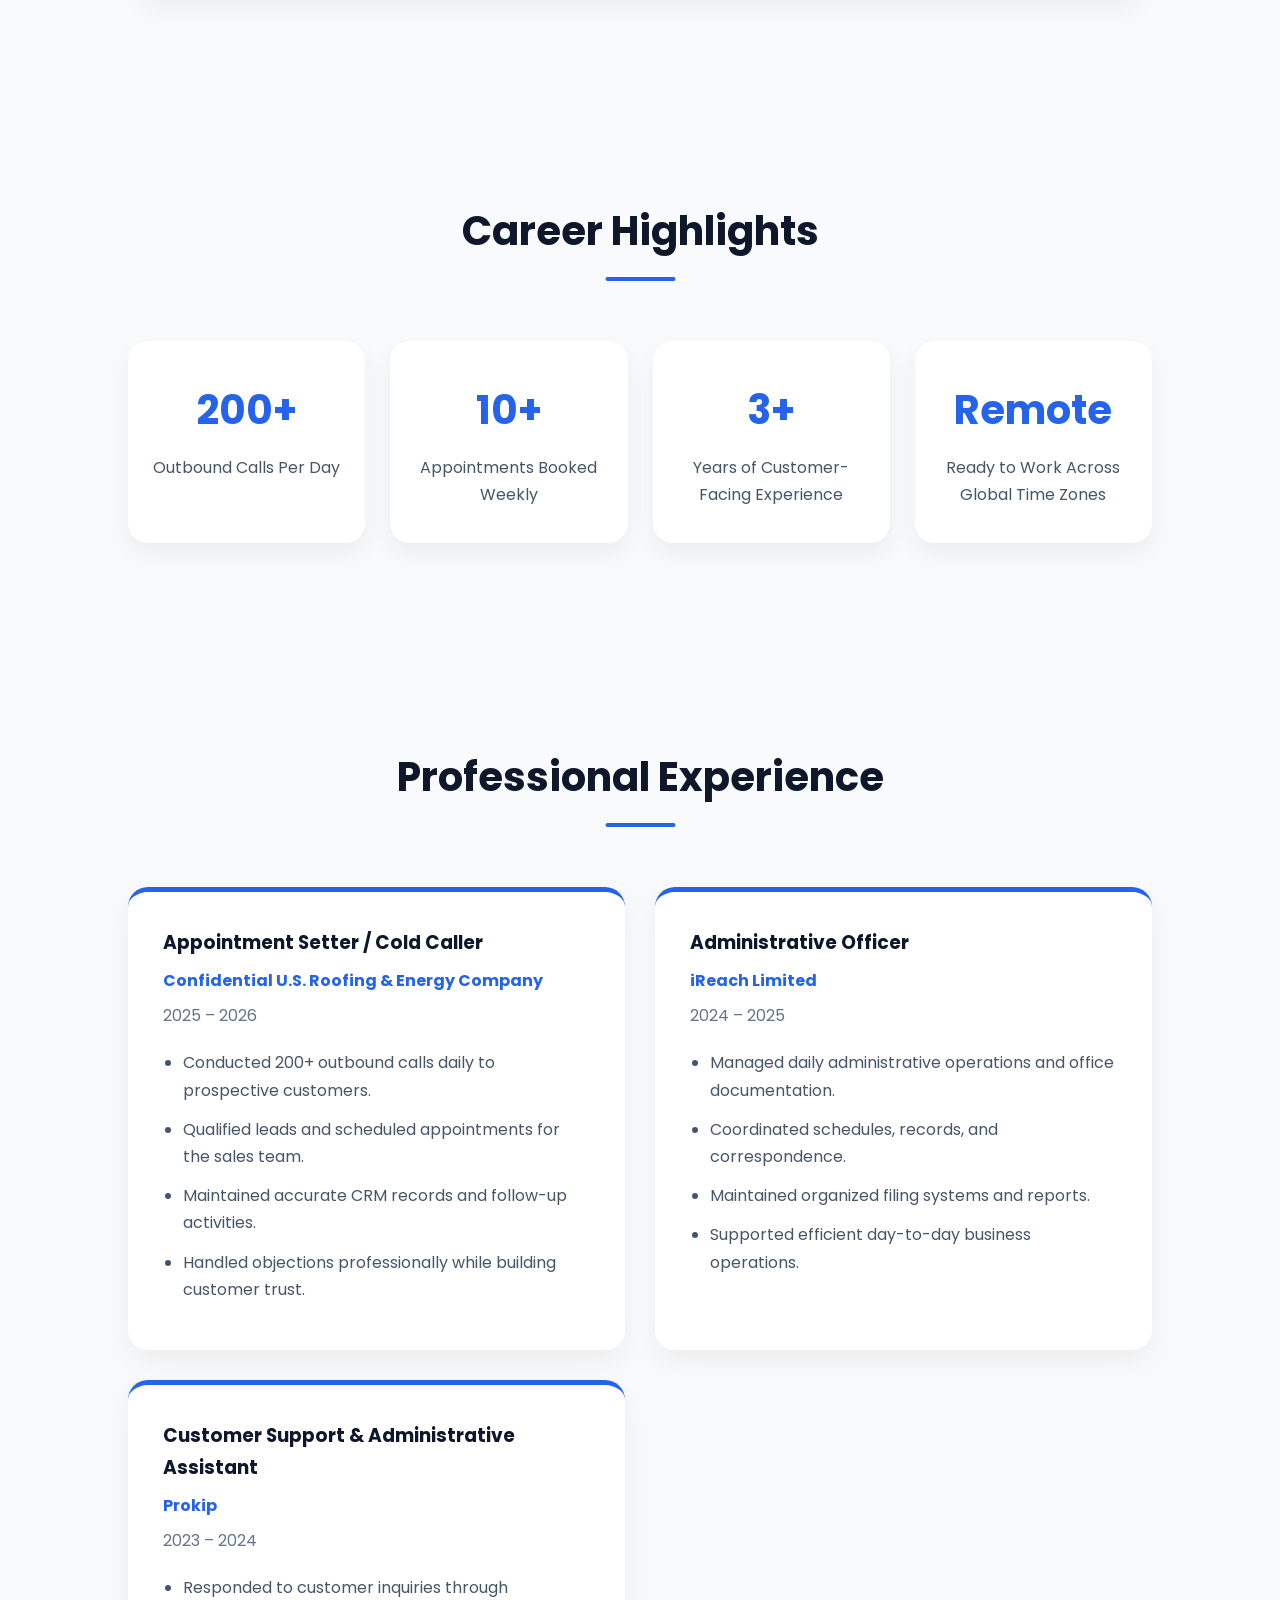
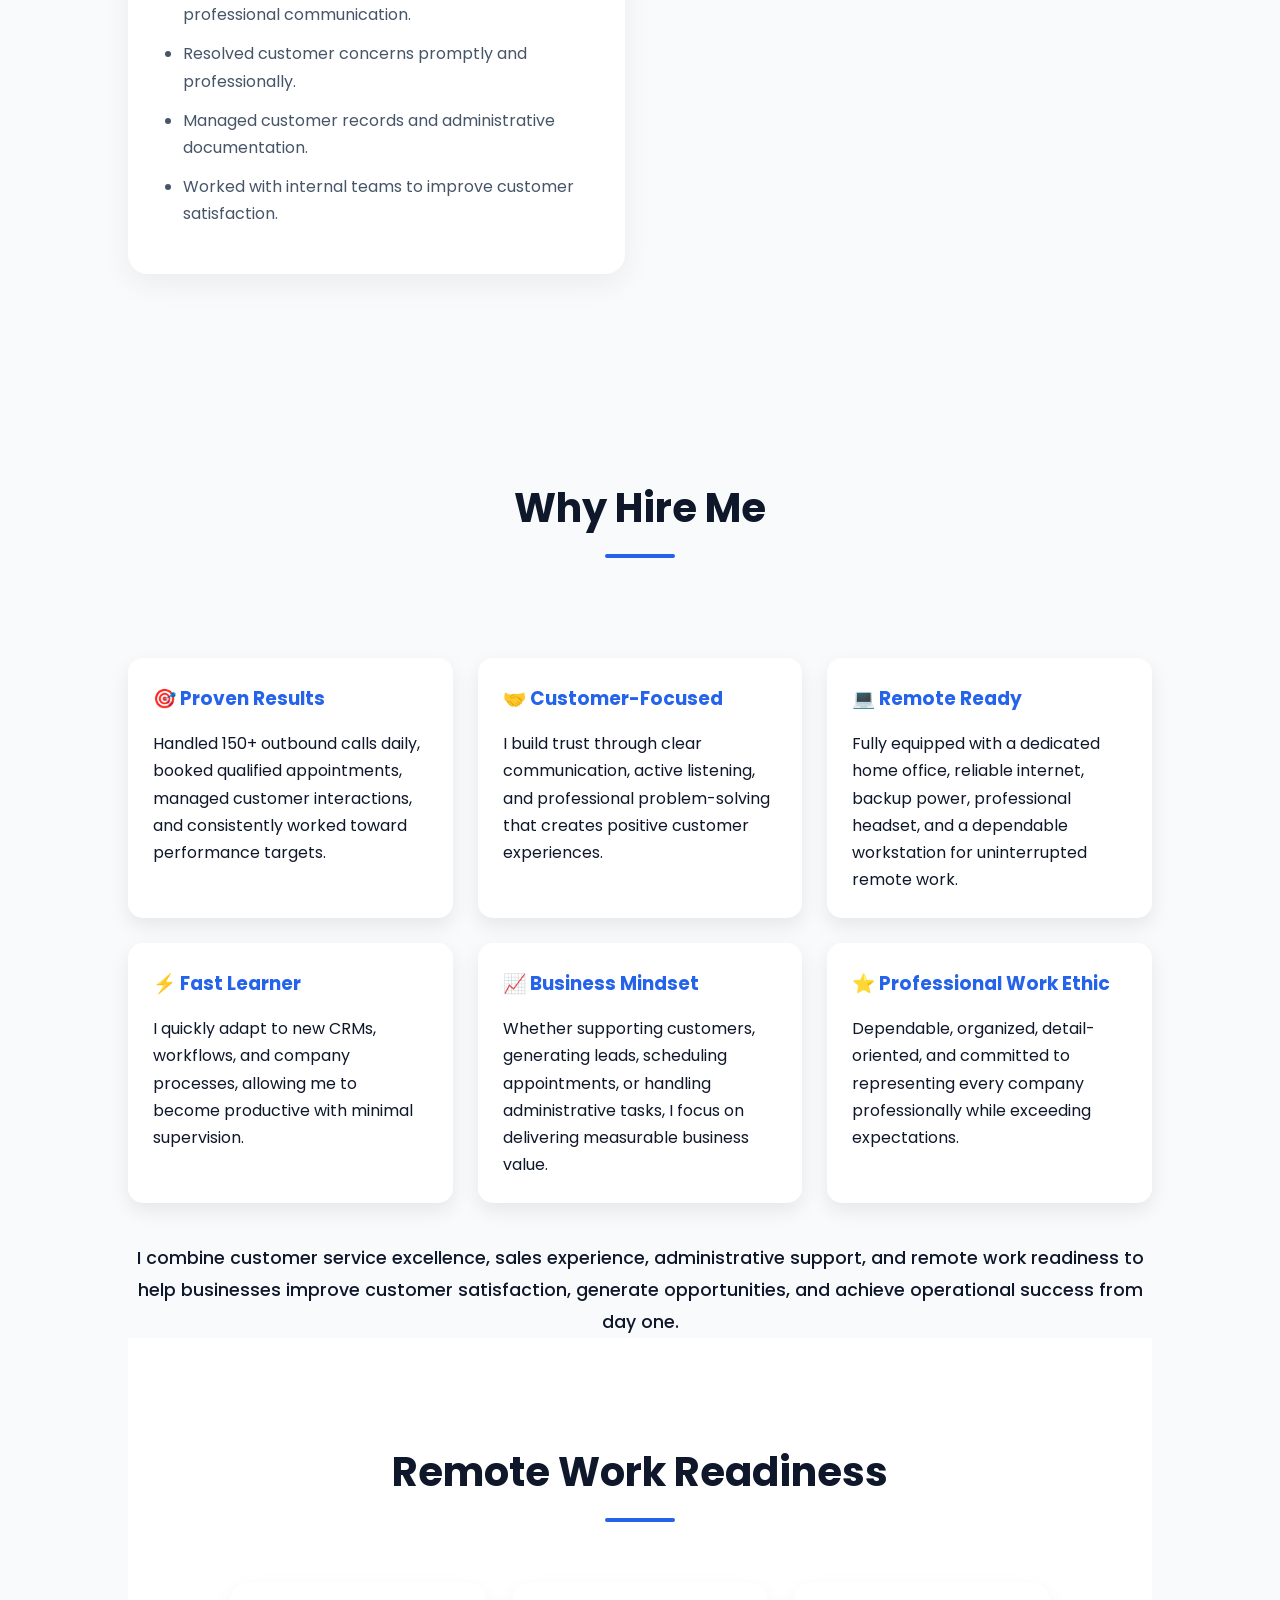
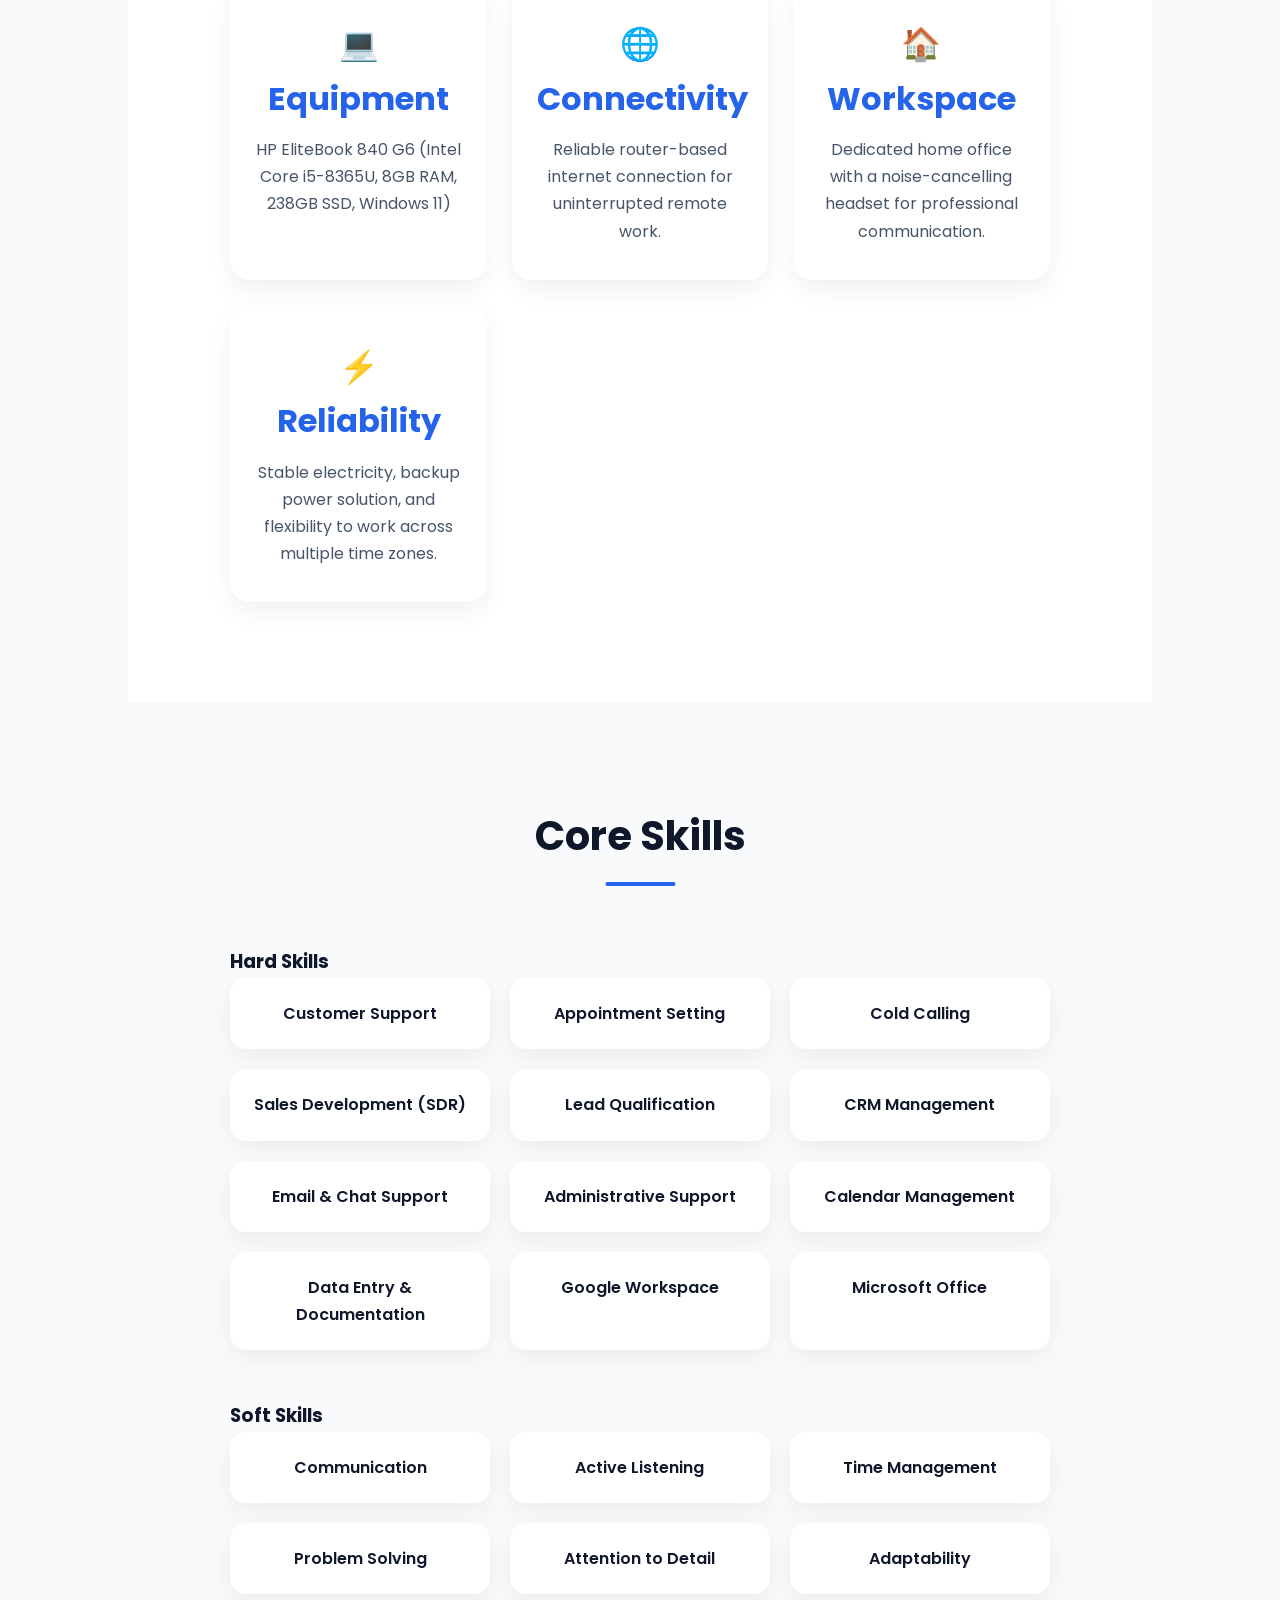
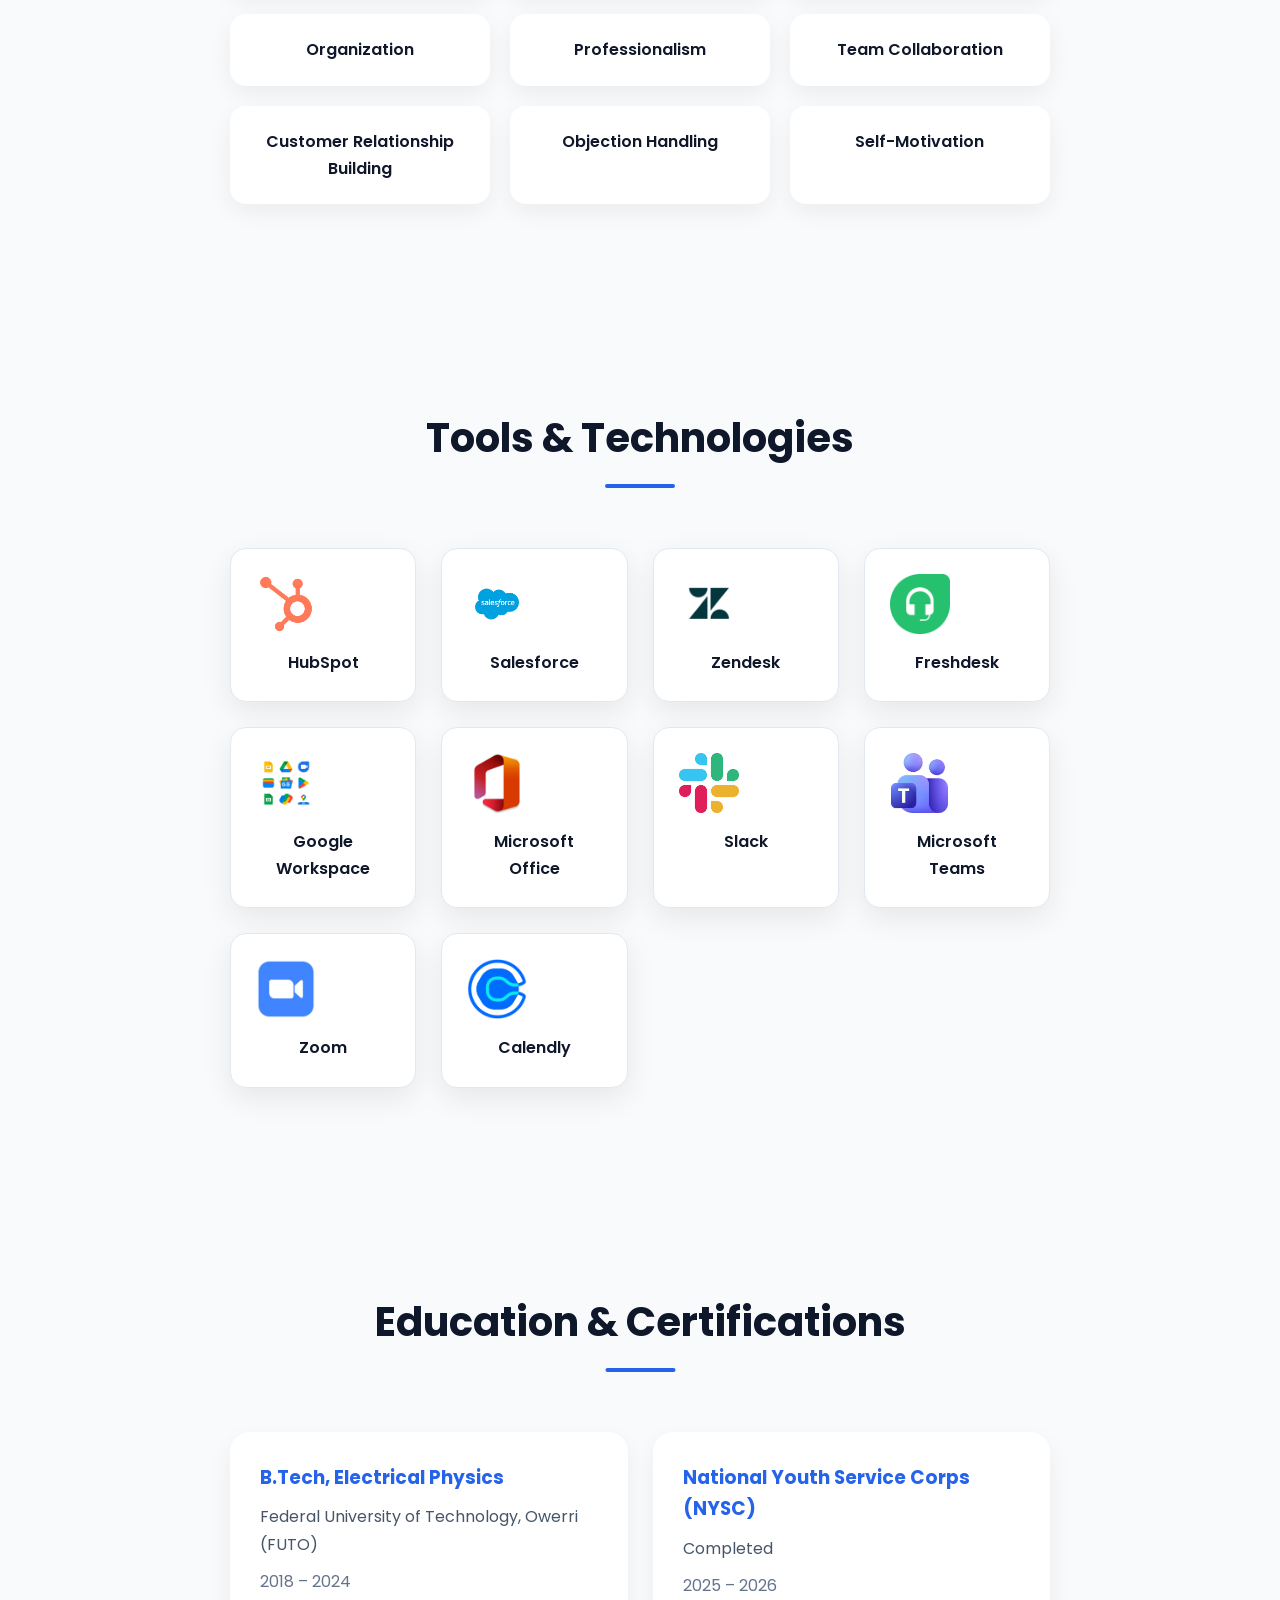
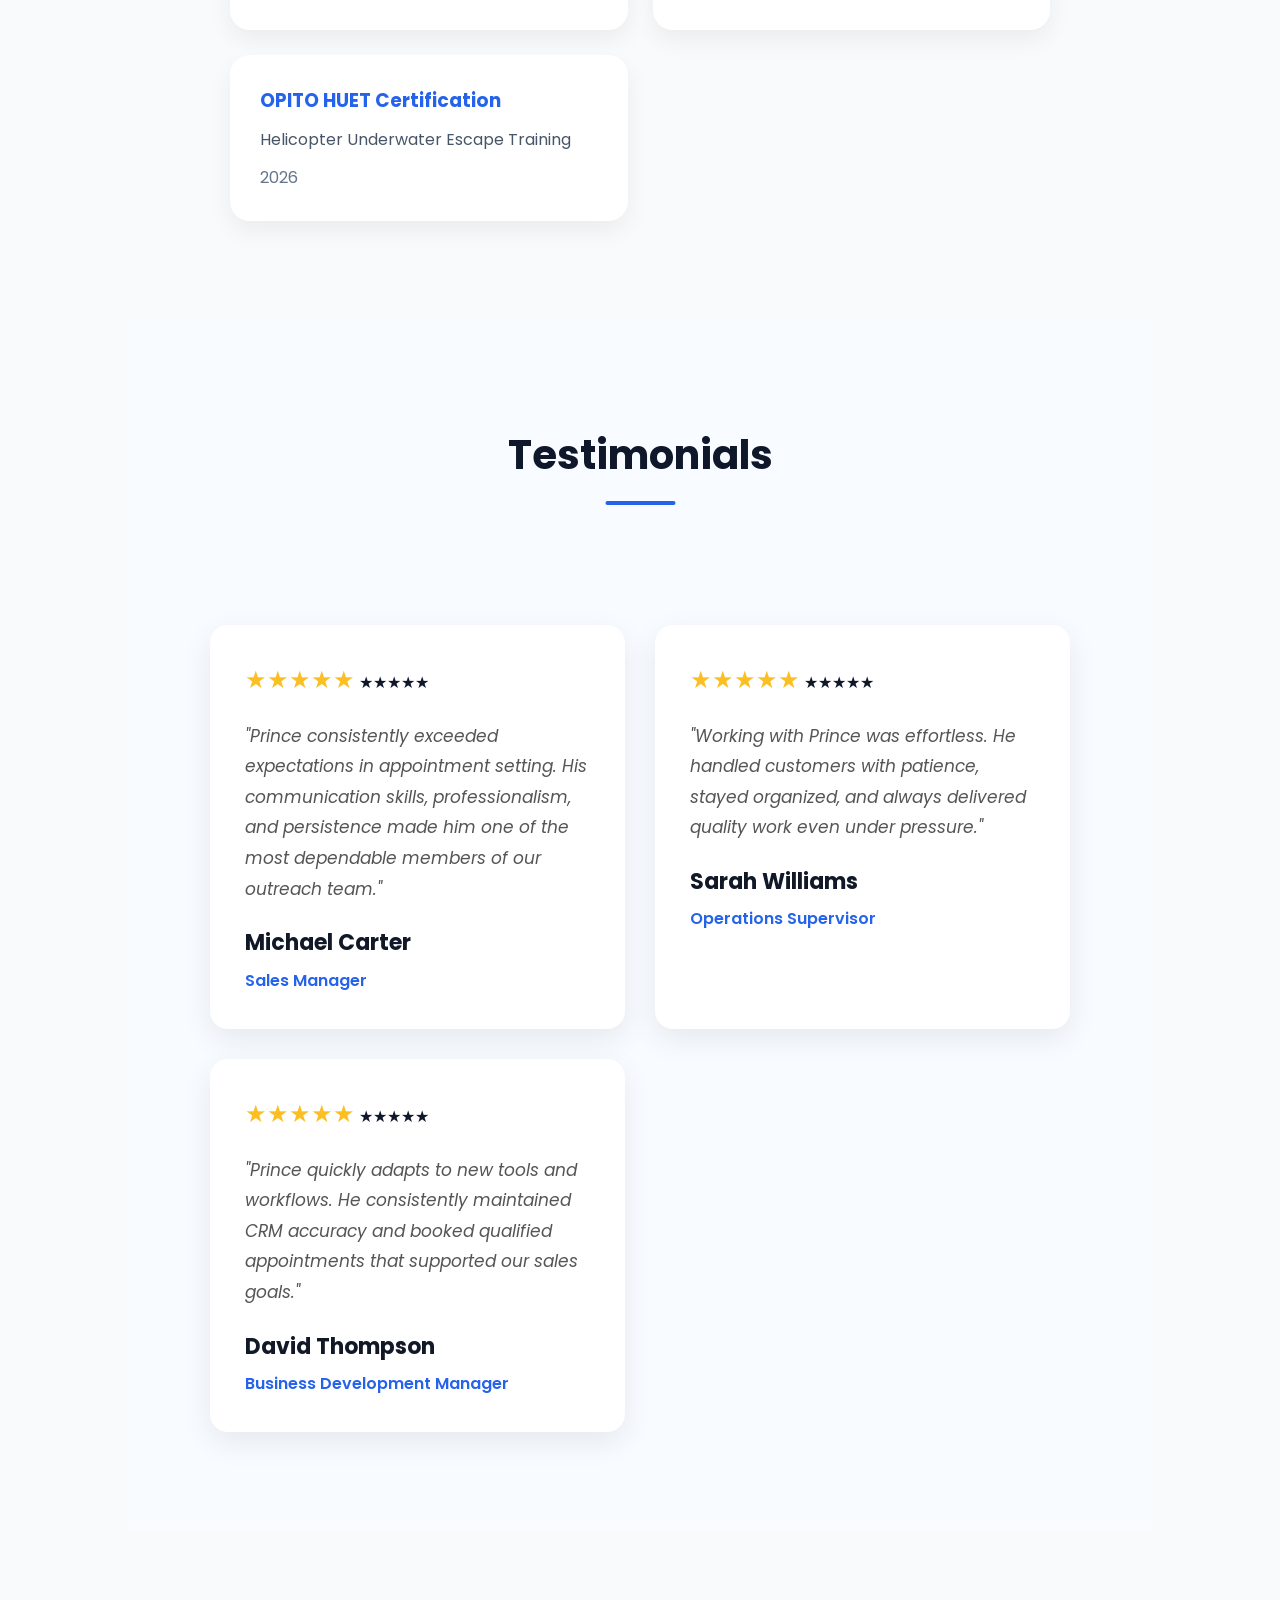
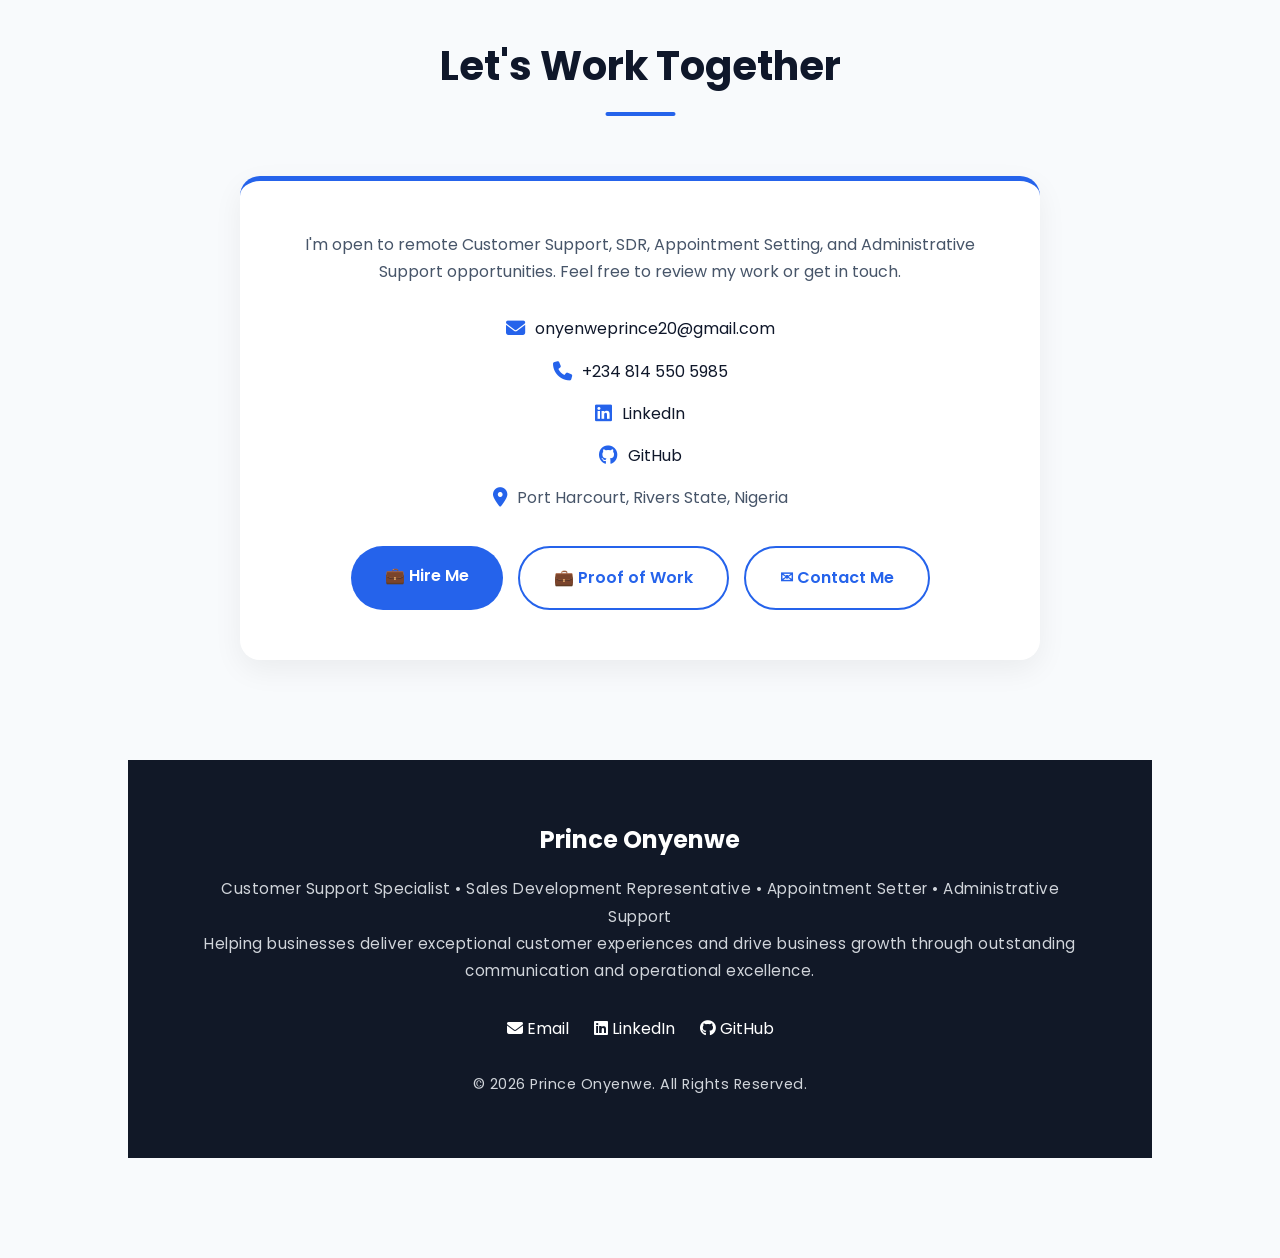
==== commit c2e78ecf: "Improve mobile layout for contact buttons" ====
--- a/index.html
+++ b/index.html
@@ -543,7 +543,7 @@
 
         </div>
 
-        <div class="hero-buttons" style="margin-top:35px;justify-content:center;">
+       <div class="contact-buttons">
 
             <a href="https://docs.google.com/forms/d/e/1FAIpQLSeXqawT13v9oKfJOPDRcqAJTo4VOyNMOBgMHS91Aq7mRup7Iw/viewform?usp=header" target="_blank" class="btn-primary">
     💼 Hire Me
--- a/assets/css/style.css
+++ b/assets/css/style.css
@@ -202,6 +202,19 @@
     gap:20px;
     flex-wrap:wrap;
 
+}
+.contact-buttons{
+    display:flex;
+    justify-content:center;
+    gap:15px;
+    flex-wrap:wrap;
+    margin-top:35px;
+}
+
+.contact-buttons a{
+    flex:0 1 auto;
+    max-width:none;
+    text-align:center;
 }
 
 .btn-primary,
@@ -843,4 +856,17 @@
 font-size:1.1rem;
 line-height:1.8;
 font-weight:500;
+}
+@media (max-width:768px){
+
+    .contact-buttons{
+        flex-direction:column;
+        align-items:center;
+    }
+
+    .contact-buttons a{
+        width:100%;
+        max-width:100%;
+    }
+
 }
